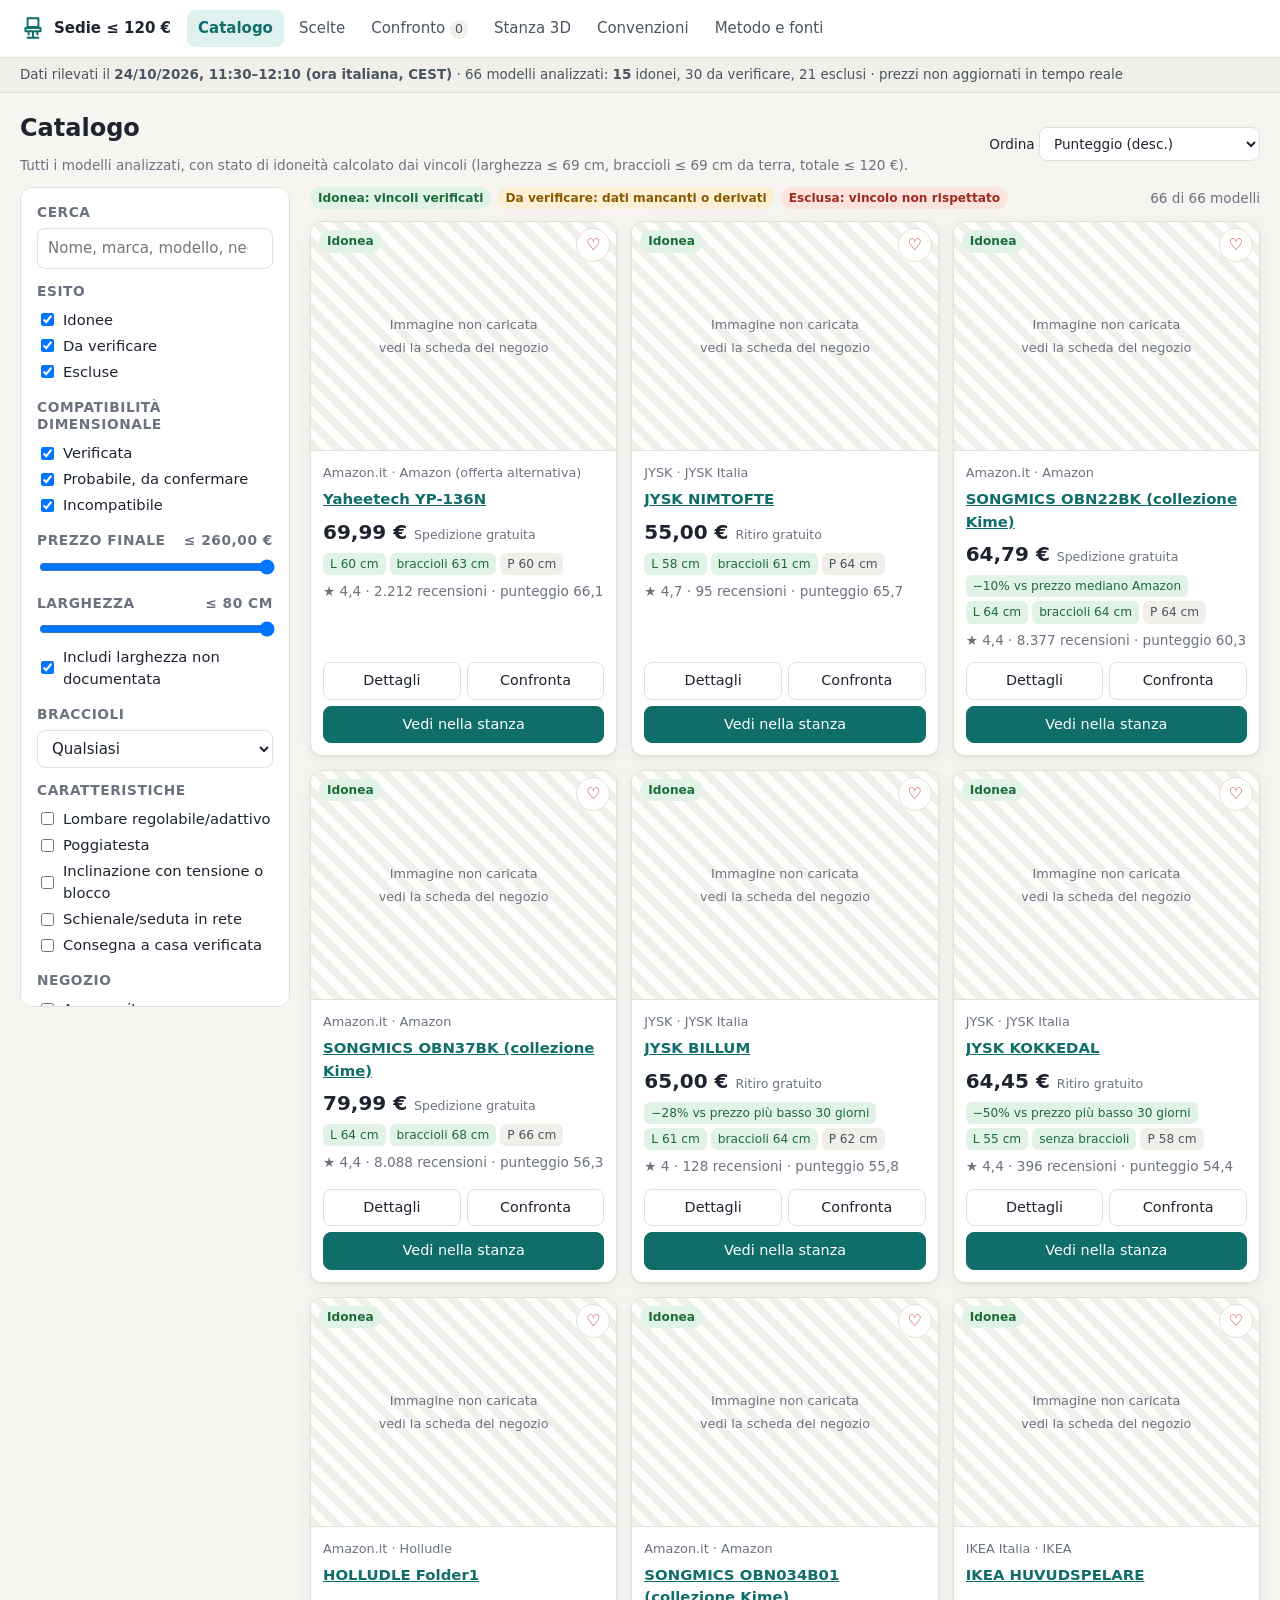
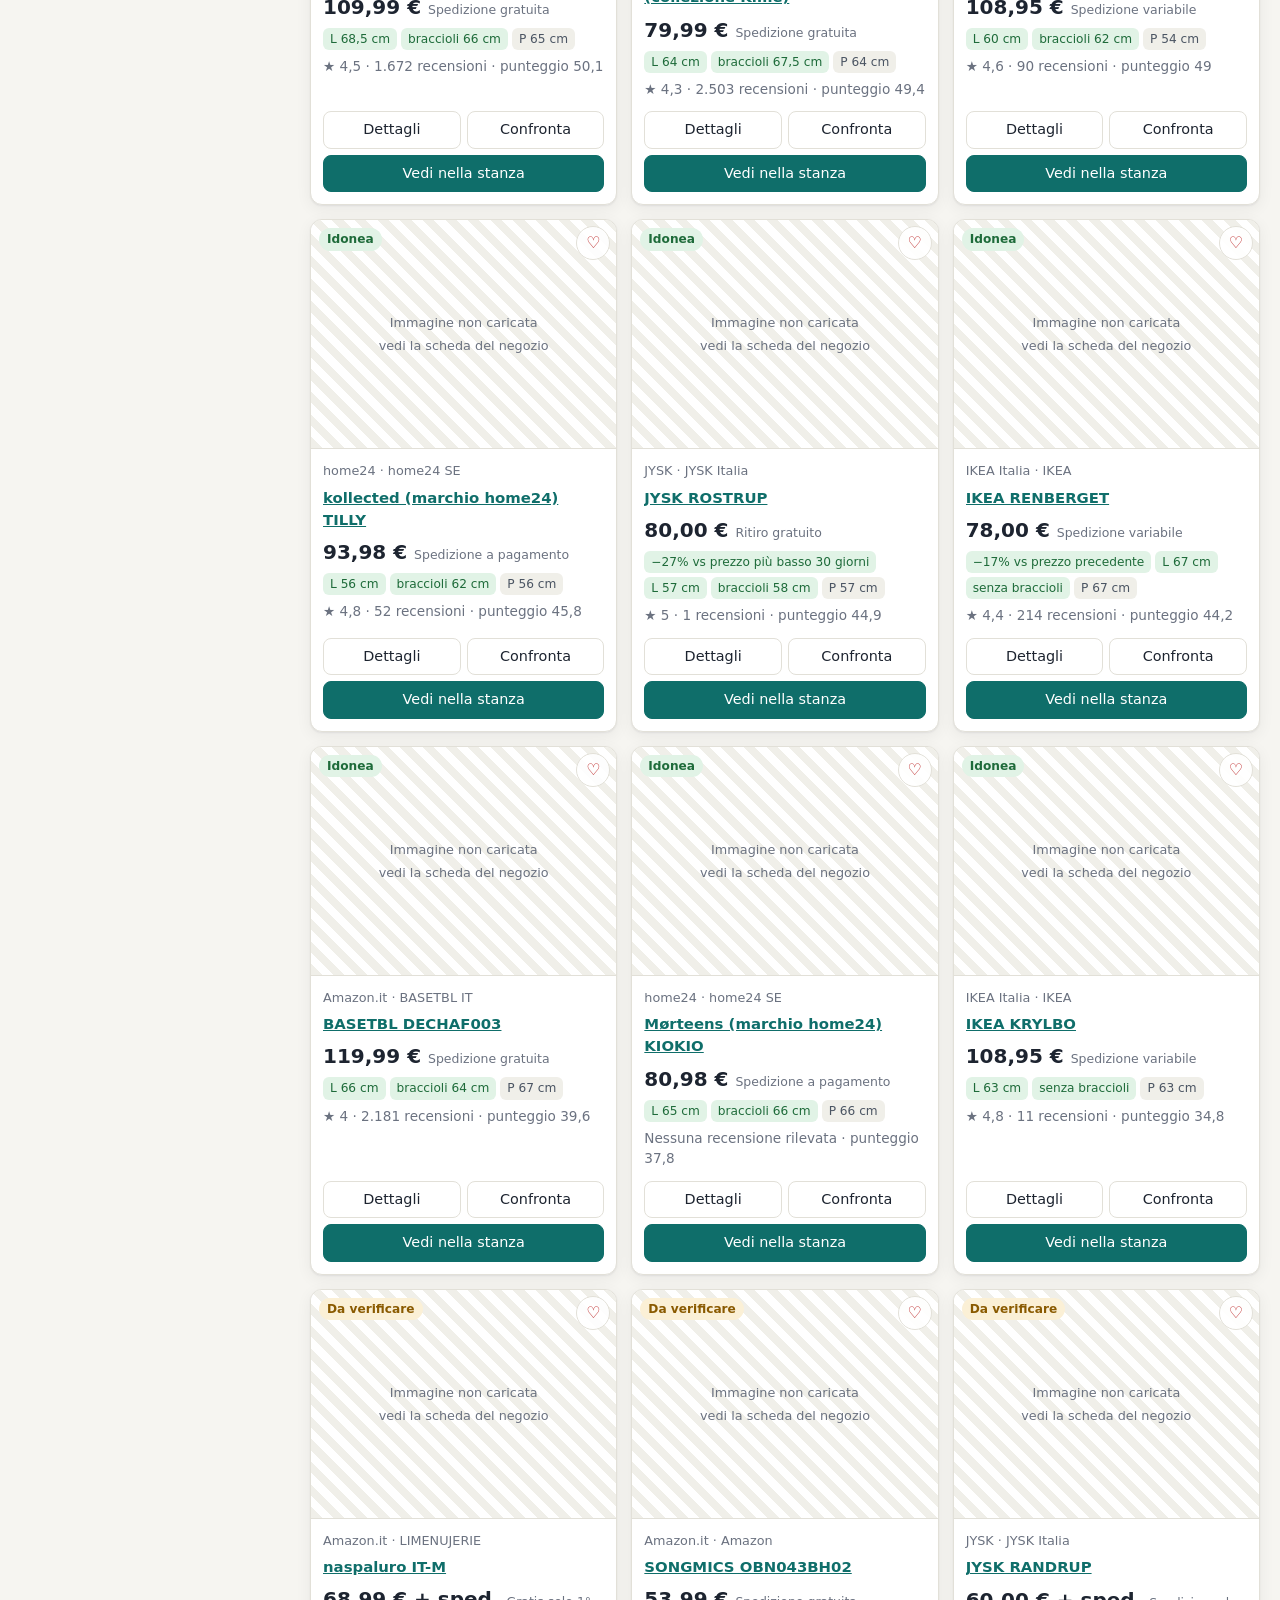
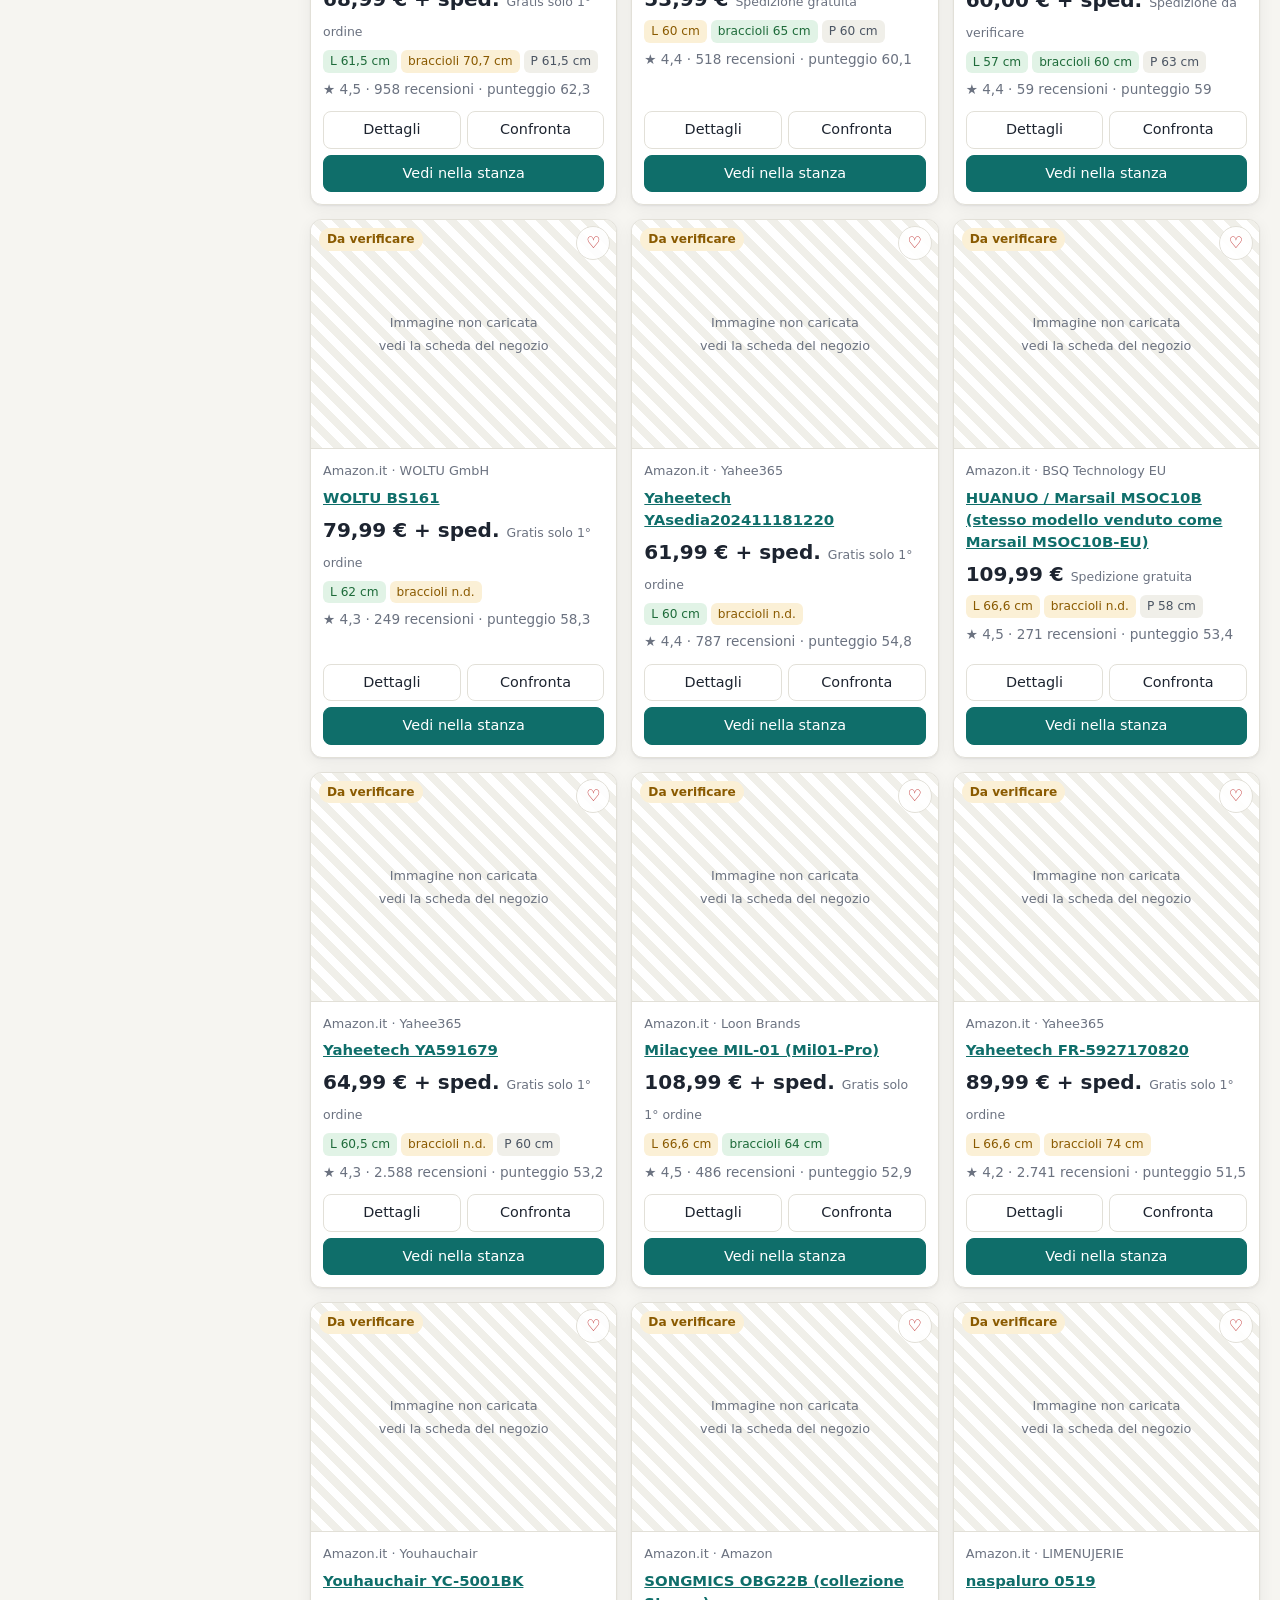
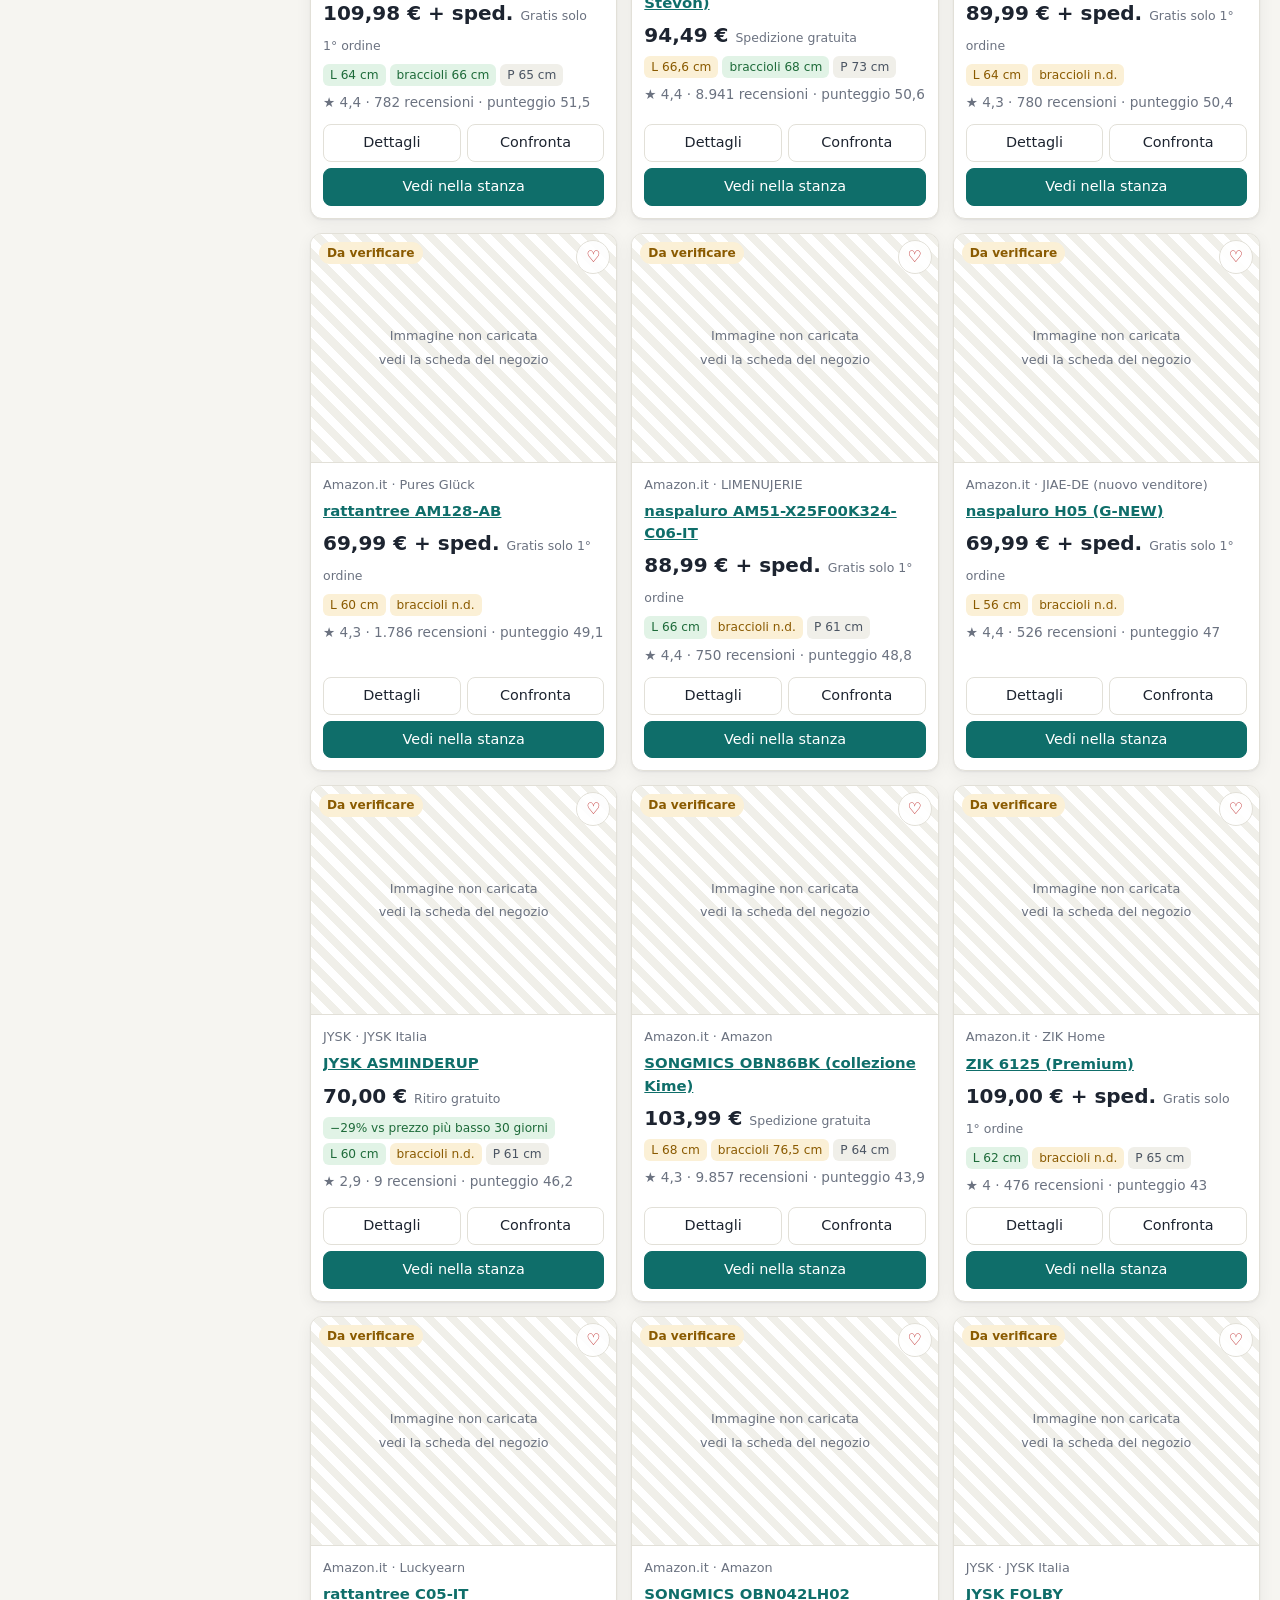
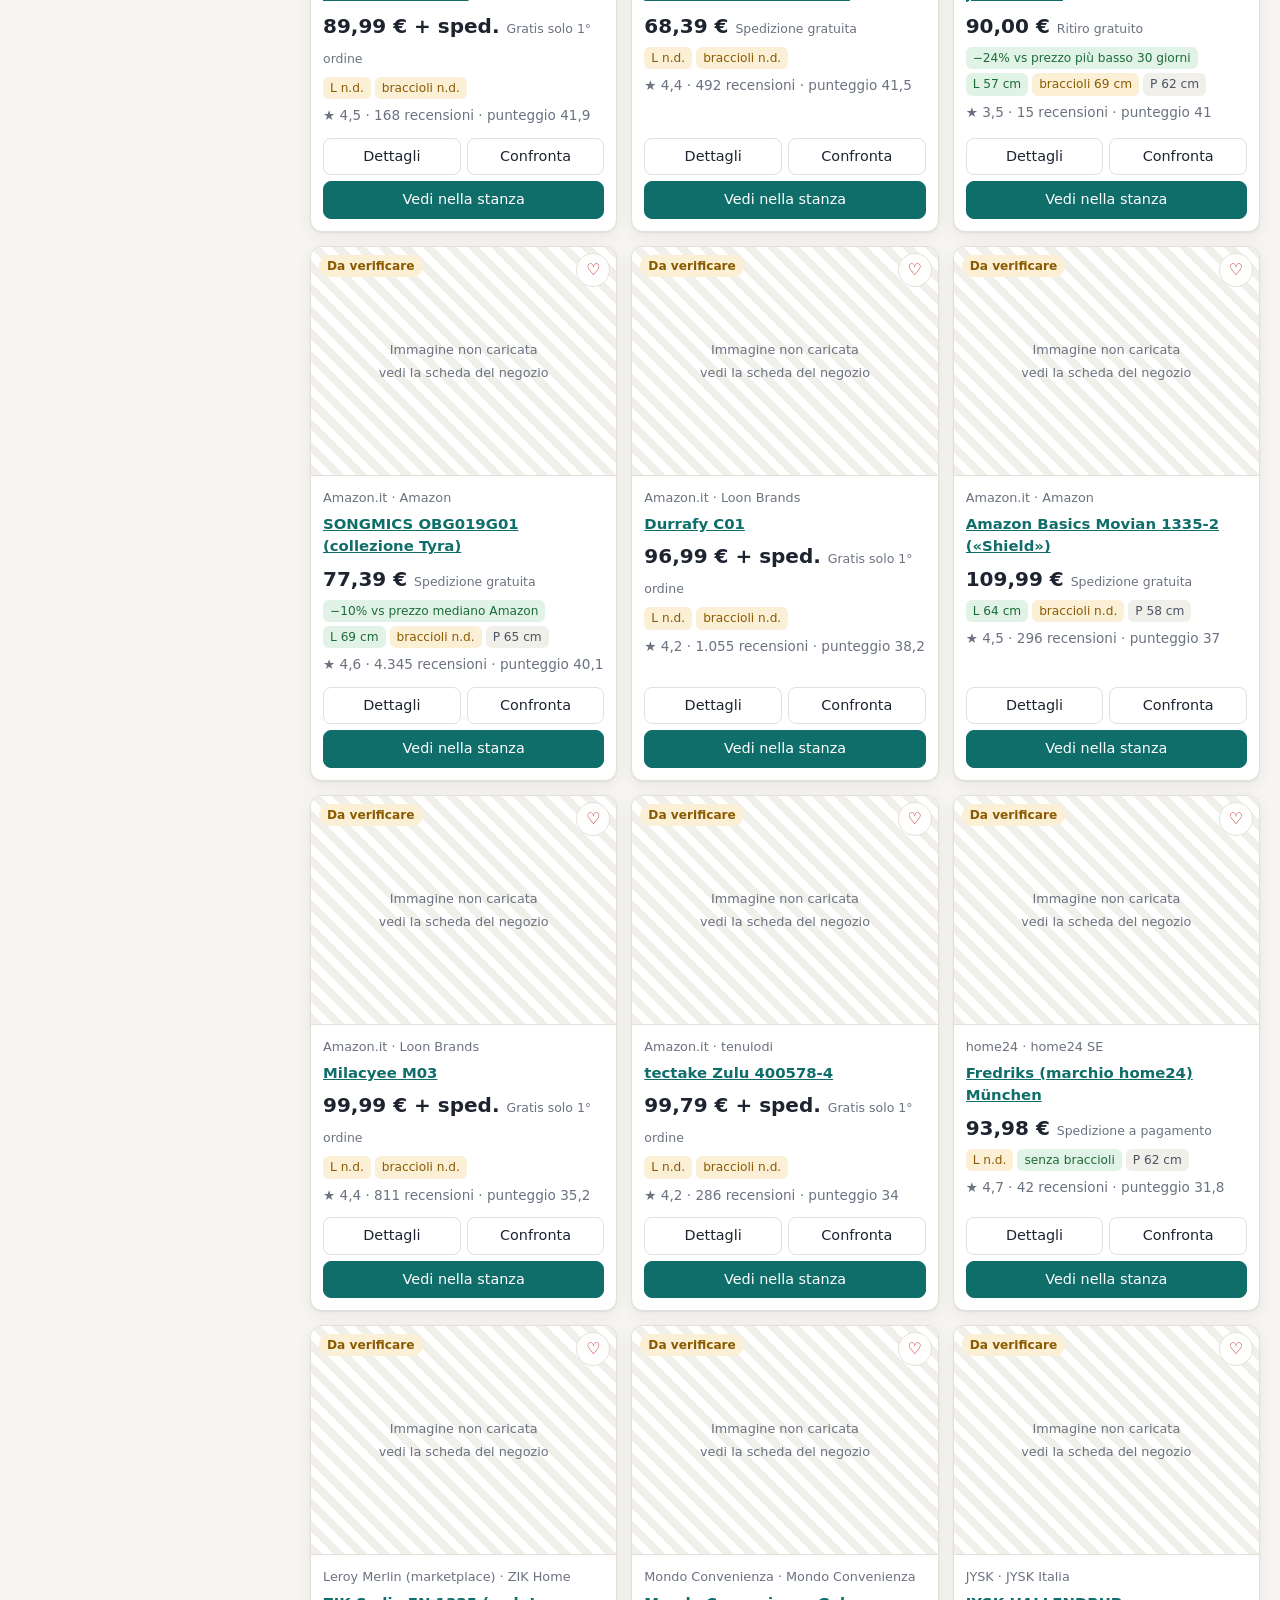
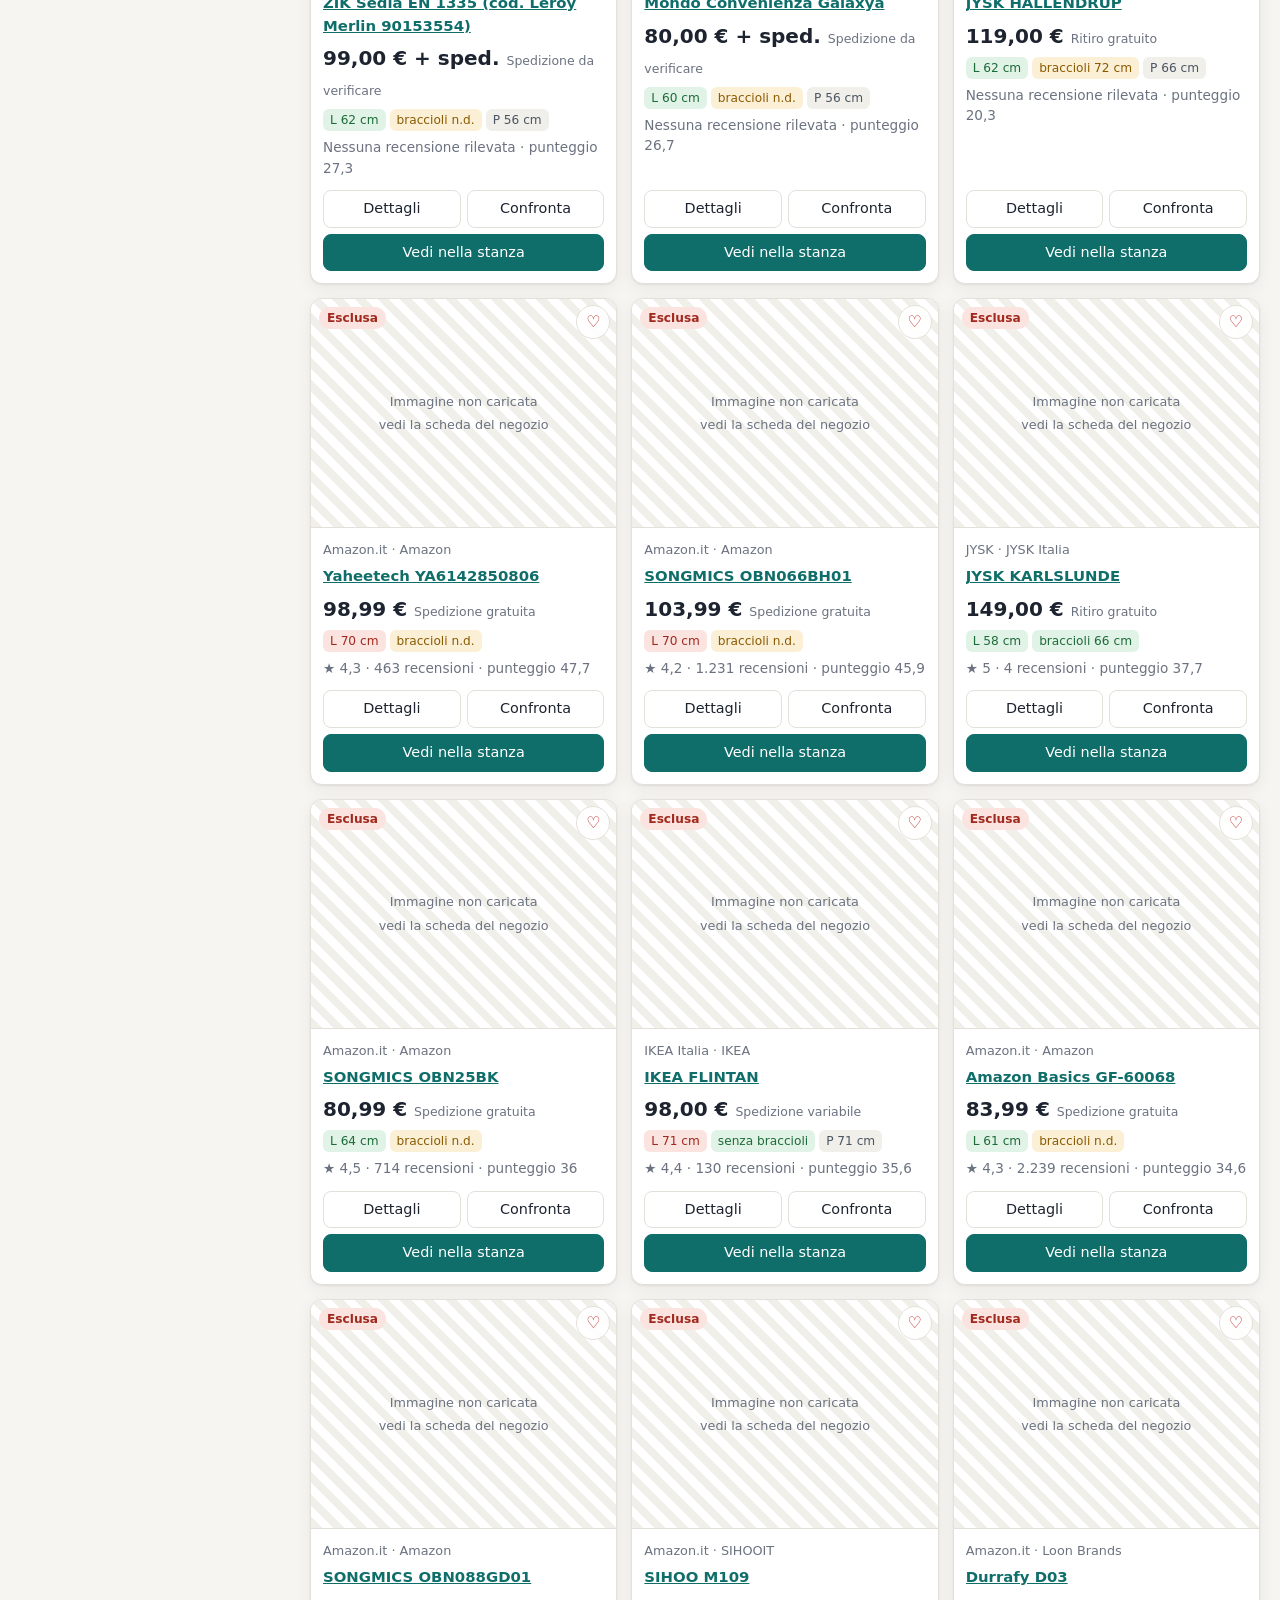
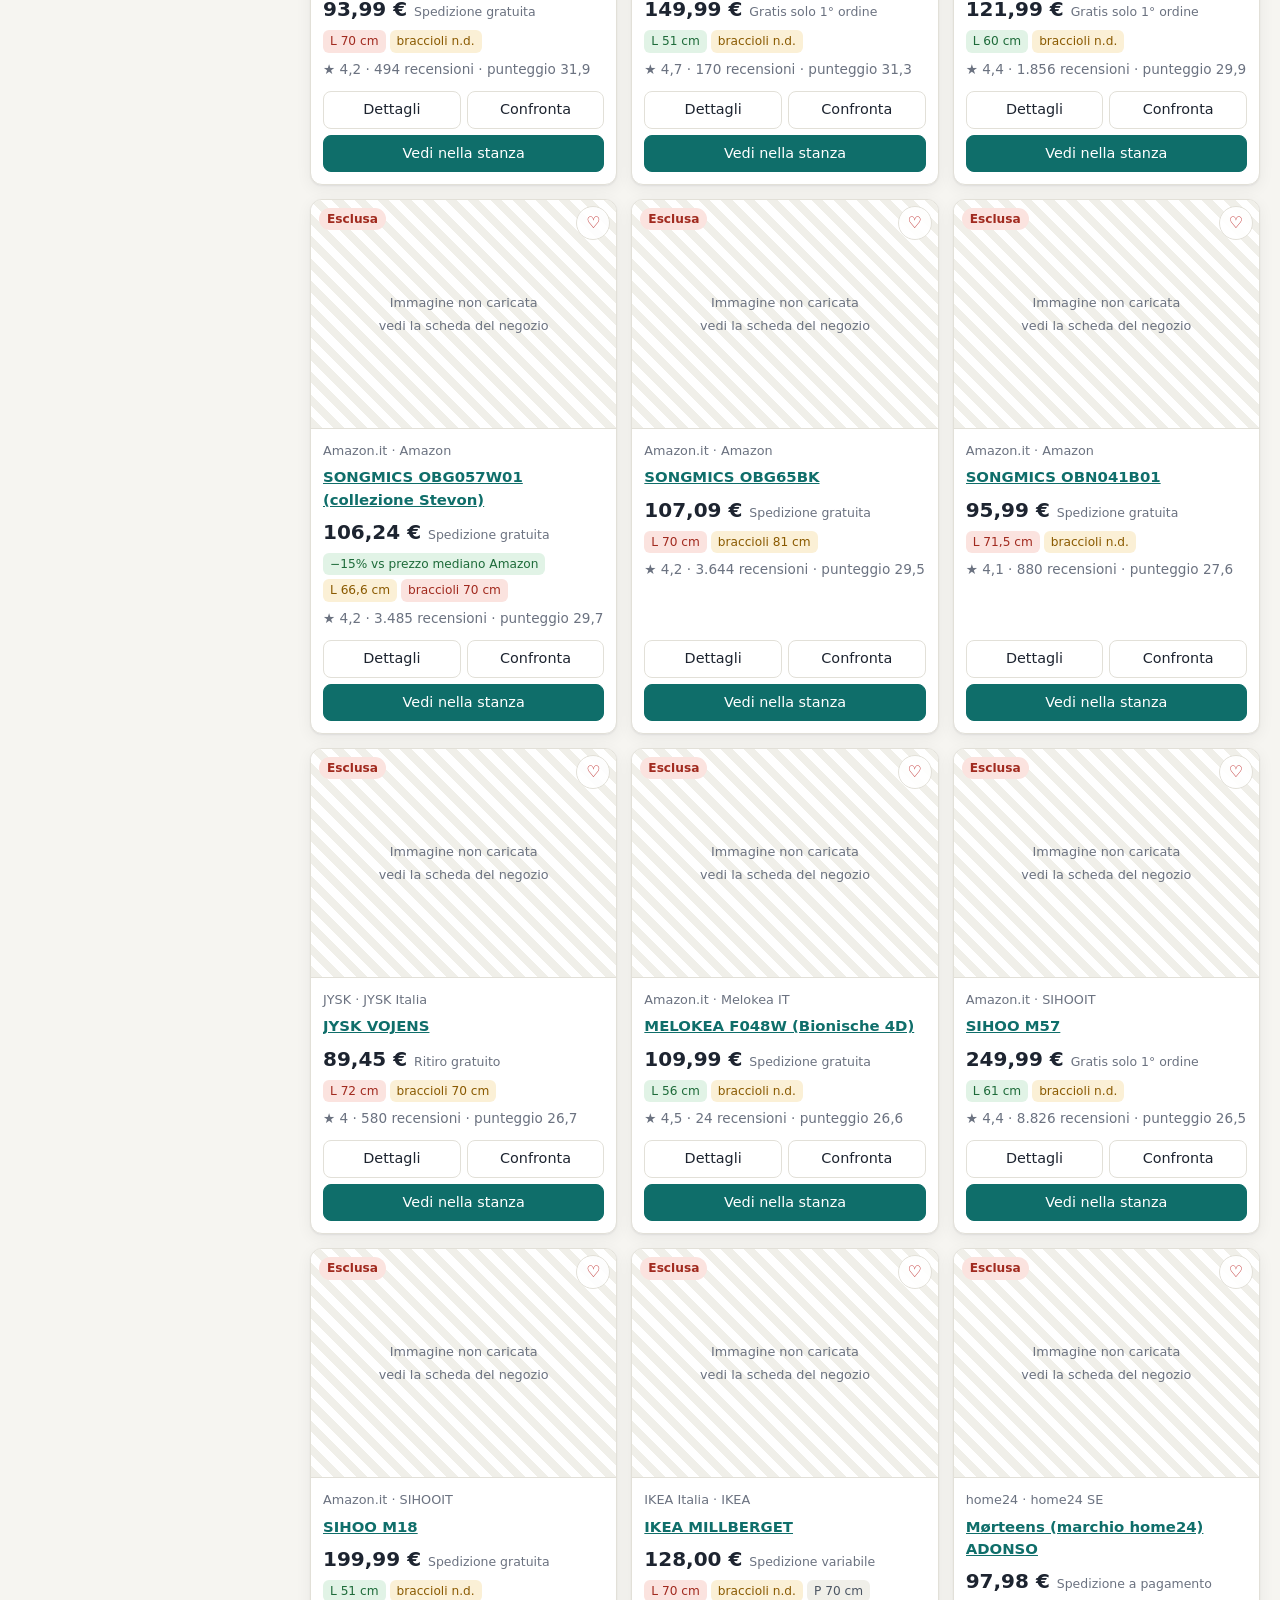
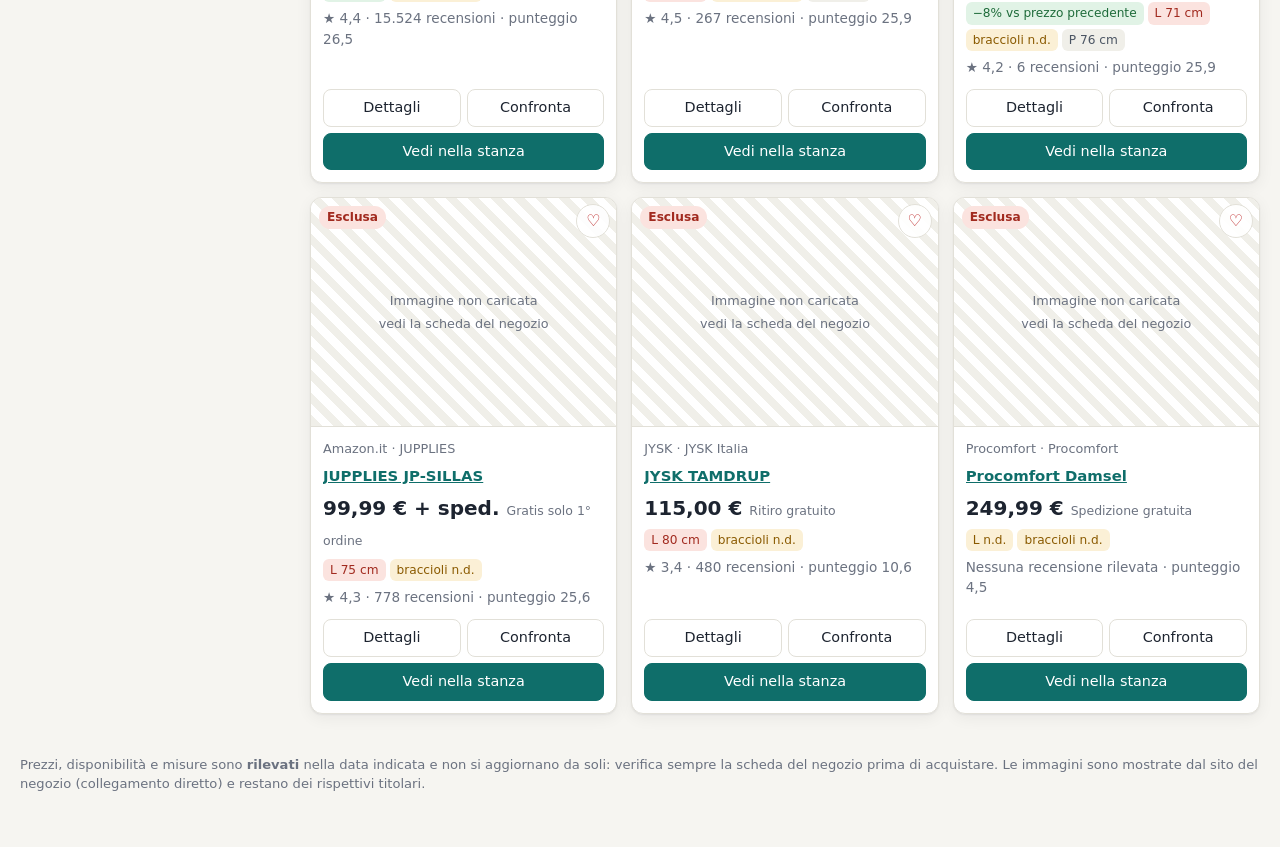
==== index.html @ 0fab34e7 "Ricostruisce i sorgenti dal file unico Sedie-120.html Il repository era vuoto: codice (js/), dati (d" ====
<!doctype html>
<html lang="it">
<head>
  <meta charset="utf-8">
  <meta name="viewport" content="width=device-width, initial-scale=1">
  <title>Sedie entro 120 € — confronto e stanza 3D</title>
  <meta name="description" content="Catalogo verificato di sedie da lavoro entro 120 € con vincoli di ingombro, confronto e visualizzazione 3D della postazione.">
  <meta name="referrer" content="no-referrer">
  <link rel="stylesheet" href="css/style.css">
  <script type="importmap">{"imports": {"@app/": "./", "three": "./vendor/three/three.module.min.js", "three/addons/": "./vendor/three/addons/"}}</script>
</head>
<body>
  <header class="topbar">
    <a class="brand" href="#/catalogo" aria-label="Catalogo">
      <svg viewBox="0 0 24 24" aria-hidden="true"><path d="M7 3h10v8H7zM5 12h14v3H5zM8 15v3M16 15v3M12 15v5M7 21h10" fill="none" stroke="currentColor" stroke-width="1.8" stroke-linecap="round" stroke-linejoin="round"/></svg>
      <span>Sedie ≤ 120 €</span>
    </a>
    <nav class="mainnav" aria-label="Sezioni">
      <a href="#/catalogo" data-route="catalogo">Catalogo</a>
      <a href="#/scelte" data-route="scelte">Scelte</a>
      <a href="#/confronto" data-route="confronto">Confronto <span class="pill" id="cmp-count">0</span></a>
      <a href="#/stanza" data-route="stanza">Stanza 3D</a>
      <a href="#/convenzioni" data-route="convenzioni">Convenzioni</a>
      <a href="#/metodo" data-route="metodo">Metodo e fonti</a>
    </nav>
  </header>
  <div class="databar" id="databar" role="note"></div>
  <main id="app" tabindex="-1"><p class="loading">Caricamento dei dati…</p></main>
  <footer class="footer">
    <p>Prezzi, disponibilità e misure sono <strong>rilevati</strong> nella data indicata e non si aggiornano da soli: verifica sempre la scheda del negozio prima di acquistare. Le immagini sono mostrate dal sito del negozio (collegamento diretto) e restano dei rispettivi titolari.</p>
  </footer>
  <script type="module">import '@app/js/main.js';</script>
</body>
</html>
---- css/style.css ----
:root {
  --bg: #f6f5f1;
  --surface: #ffffff;
  --surface-2: #f0efe9;
  --ink: #1d2430;
  --ink-2: #4b5563;
  --ink-3: #6b7280;
  --line: #e2e0d8;
  --accent: #0f6e6a;
  --accent-ink: #ffffff;
  --accent-soft: #dff1ef;
  --ok: #1e6b3a;
  --ok-soft: #e1f3e6;
  --warn: #8a5a00;
  --warn-soft: #fbf0d6;
  --bad: #a12a1f;
  --bad-soft: #fbe3df;
  --shadow: 0 1px 2px rgba(20, 24, 32, .06), 0 4px 16px rgba(20, 24, 32, .06);
  --radius: 12px;
  color-scheme: light;
}
@media (prefers-color-scheme: dark) {
  :root {
    --bg: #14171c; --surface: #1c2027; --surface-2: #232832; --ink: #e8eaee; --ink-2: #c3c8d1; --ink-3: #9aa1ad;
    --line: #2f3540; --accent: #3fb8b1; --accent-ink: #062523; --accent-soft: #163634;
    --ok: #6fd294; --ok-soft: #173826; --warn: #f0c060; --warn-soft: #3a2f14; --bad: #ff8a7a; --bad-soft: #3d1d19;
    --shadow: 0 1px 2px rgba(0,0,0,.3), 0 4px 16px rgba(0,0,0,.25);
    color-scheme: dark;
  }
}
* { box-sizing: border-box; }
html { -webkit-text-size-adjust: 100%; }
body { margin: 0; font: 15px/1.5 system-ui, -apple-system, "Segoe UI", Roboto, sans-serif; background: var(--bg); color: var(--ink); }
a { color: var(--accent); }
img { max-width: 100%; }
button, input, select { font: inherit; color: inherit; }
h1, h2, h3 { line-height: 1.25; margin: 0 0 .5em; }
h1 { font-size: 1.5rem; } h2 { font-size: 1.2rem; } h3 { font-size: 1.02rem; }
.muted { color: var(--ink-3); } .small { font-size: .85rem; } .nowrap { white-space: nowrap; }
.loading { padding: 40px; text-align: center; color: var(--ink-3); }

.topbar { position: sticky; top: 0; z-index: 30; display: flex; align-items: center; gap: 16px; padding: 10px 20px; background: var(--surface); border-bottom: 1px solid var(--line); }
.brand { display: flex; align-items: center; gap: 8px; font-weight: 700; color: var(--ink); text-decoration: none; white-space: nowrap; }
.brand svg { width: 26px; height: 26px; color: var(--accent); }
.mainnav { display: flex; gap: 4px; overflow-x: auto; scrollbar-width: none; }
.mainnav::-webkit-scrollbar { display: none; }
.mainnav a { padding: 7px 11px; border-radius: 8px; text-decoration: none; color: var(--ink-2); white-space: nowrap; }
.mainnav a.active { background: var(--accent-soft); color: var(--accent); font-weight: 600; }
.pill { display: inline-block; min-width: 1.4em; padding: 0 .4em; border-radius: 999px; background: var(--surface-2); font-size: .78rem; text-align: center; }
.databar { padding: 7px 20px; font-size: .84rem; color: var(--ink-2); background: var(--surface-2); border-bottom: 1px solid var(--line); }
main { max-width: 1320px; margin: 0 auto; padding: 20px; outline: none; }
.footer { max-width: 1320px; margin: 0 auto; padding: 8px 20px 40px; font-size: .82rem; color: var(--ink-3); }

.btn { display: inline-flex; align-items: center; justify-content: center; gap: 6px; padding: 7px 12px; border-radius: 8px; border: 1px solid var(--line); background: var(--surface); cursor: pointer; text-decoration: none; color: var(--ink); font-size: .9rem; min-height: 36px; }
.btn:hover { border-color: var(--ink-3); }
.btn.primary { background: var(--accent); color: var(--accent-ink); border-color: var(--accent); }
.btn.on { background: var(--accent-soft); color: var(--accent); border-color: var(--accent); }
.btn.icon { padding: 7px 9px; }
.btn[disabled] { opacity: .5; cursor: not-allowed; }
.btn-row { display: flex; flex-wrap: wrap; gap: 6px; }

.badge { display: inline-flex; align-items: center; gap: 4px; padding: 2px 8px; border-radius: 999px; font-size: .76rem; font-weight: 600; white-space: nowrap; }
.badge.idonea, .badge.ok, .badge.verificata { background: var(--ok-soft); color: var(--ok); }
.badge.da-verificare, .badge.warn, .badge.probabile { background: var(--warn-soft); color: var(--warn); }
.badge.esclusa, .badge.bad, .badge.incompatibile { background: var(--bad-soft); color: var(--bad); }
.badge.neutral { background: var(--surface-2); color: var(--ink-2); }

.card { background: var(--surface); border: 1px solid var(--line); border-radius: var(--radius); box-shadow: var(--shadow); }
.panel { background: var(--surface); border: 1px solid var(--line); border-radius: var(--radius); padding: 16px; }
.panel + .panel { margin-top: 14px; }

/* Catalogo */
.catalog { display: grid; grid-template-columns: 270px 1fr; gap: 20px; align-items: start; }
.filters { position: sticky; top: 64px; max-height: calc(100vh - 80px); overflow: auto; }
.filters h3 { margin-top: 14px; font-size: .86rem; text-transform: uppercase; letter-spacing: .04em; color: var(--ink-3); }
.filters h3:first-child { margin-top: 0; }
.filters label { display: flex; align-items: center; gap: 6px; padding: 2px 0; font-size: .92rem; cursor: pointer; }
.filters input[type=search], .filters select { width: 100%; padding: 8px 10px; border: 1px solid var(--line); border-radius: 8px; background: var(--surface); }
.filters input[type=range] { width: 100%; }
.filters .rangeval { float: right; font-weight: 600; }
.toolbar { display: flex; flex-wrap: wrap; gap: 10px; align-items: center; justify-content: space-between; margin-bottom: 12px; }
.toolbar select { padding: 7px 10px; border-radius: 8px; border: 1px solid var(--line); background: var(--surface); }
.legend { display: flex; flex-wrap: wrap; gap: 6px; }
.grid { display: grid; grid-template-columns: repeat(auto-fill, minmax(250px, 1fr)); gap: 14px; }
.chair-card { display: flex; flex-direction: column; overflow: hidden; }
.chair-card .thumb { position: relative; aspect-ratio: 4/3; background: #fff; display: flex; align-items: center; justify-content: center; border-bottom: 1px solid var(--line); }
.chair-card .thumb img { width: 100%; height: 100%; object-fit: contain; padding: 8px; }
.chair-card .thumb .badge { position: absolute; top: 8px; left: 8px; }
.chair-card .thumb .fav { position: absolute; top: 6px; right: 6px; background: rgba(255,255,255,.9); border: 1px solid var(--line); border-radius: 999px; width: 34px; height: 34px; cursor: pointer; font-size: 1rem; color: #b91c1c; }
.chair-card .body { padding: 12px; display: flex; flex-direction: column; gap: 6px; flex: 1; }
.chair-card .name { font-weight: 600; font-size: .93rem; display: -webkit-box; -webkit-line-clamp: 3; -webkit-box-orient: vertical; overflow: hidden; }
.chair-card .store { font-size: .8rem; color: var(--ink-3); }
.price { font-size: 1.25rem; font-weight: 700; }
.price small { font-size: .78rem; font-weight: 500; color: var(--ink-3); }
.chips { display: flex; flex-wrap: wrap; gap: 4px; }
.chip { font-size: .76rem; padding: 2px 7px; border-radius: 6px; background: var(--surface-2); color: var(--ink-2); white-space: nowrap; }
.chip.ok { background: var(--ok-soft); color: var(--ok); } .chip.warn { background: var(--warn-soft); color: var(--warn); } .chip.bad { background: var(--bad-soft); color: var(--bad); }
.chair-card .actions { margin-top: auto; padding-top: 6px; display: grid; grid-template-columns: 1fr 1fr; gap: 6px; }
.placeholder-img { width: 100%; height: 100%; display: flex; flex-direction: column; align-items: center; justify-content: center; gap: 4px; color: var(--ink-3); font-size: .8rem; text-align: center; padding: 10px; background: repeating-linear-gradient(45deg, var(--surface-2), var(--surface-2) 8px, var(--surface) 8px, var(--surface) 16px); }
.empty { padding: 40px; text-align: center; color: var(--ink-3); }
.filter-toggle { display: none; }

/* Scheda */
.detail { display: grid; grid-template-columns: 360px 1fr; gap: 20px; align-items: start; }
.detail .hero { background: #fff; border-radius: var(--radius); border: 1px solid var(--line); aspect-ratio: 1; display: flex; align-items: center; justify-content: center; overflow: hidden; }
.detail .hero img { width: 100%; height: 100%; object-fit: contain; padding: 14px; }
.kv { display: grid; grid-template-columns: minmax(130px, 38%) 1fr; gap: 6px 14px; margin: 0; }
.kv dt { color: var(--ink-3); font-size: .88rem; }
.kv dd { margin: 0; }
.calc { font-size: .84rem; color: var(--ink-2); background: var(--surface-2); padding: 6px 8px; border-radius: 6px; margin-top: 4px; }
ul.tight { margin: 4px 0; padding-left: 18px; } ul.tight li { margin: 2px 0; }
.two { display: grid; grid-template-columns: 1fr 1fr; gap: 14px; }
.breadcrumb { margin-bottom: 10px; font-size: .9rem; }

/* Confronto */
.compare-wrap { overflow-x: auto; }
table.compare { border-collapse: collapse; width: 100%; min-width: 640px; background: var(--surface); border-radius: var(--radius); overflow: hidden; }
table.compare th, table.compare td { border-bottom: 1px solid var(--line); padding: 8px 10px; text-align: left; vertical-align: top; font-size: .9rem; }
table.compare th { width: 170px; color: var(--ink-3); font-weight: 500; background: var(--surface-2); position: sticky; left: 0; }
table.compare td.best { background: var(--ok-soft); font-weight: 600; }
table.compare img { height: 110px; object-fit: contain; background: #fff; border-radius: 8px; }

/* Scelte */
.picks { display: grid; grid-template-columns: repeat(auto-fill, minmax(300px, 1fr)); gap: 14px; }
.pick { padding: 14px; display: flex; gap: 12px; }
.pick img, .pick .placeholder-img { width: 96px; height: 96px; object-fit: contain; background: #fff; border-radius: 8px; flex: none; }
.pick .kicker { font-size: .78rem; text-transform: uppercase; letter-spacing: .05em; color: var(--accent); font-weight: 700; }

/* Metodo */
.weights label { display: grid; grid-template-columns: 1fr 160px 36px; align-items: center; gap: 10px; padding: 4px 0; }
.prose { max-width: 860px; }
.prose p, .prose li { color: var(--ink-2); }

/* Stanza */
.room { display: grid; grid-template-columns: 1fr 340px; gap: 16px; align-items: start; }
.viewer { position: relative; background: var(--surface); border: 1px solid var(--line); border-radius: var(--radius); overflow: hidden; height: min(72vh, 680px); }
.viewer canvas { display: block; }
.viewbar { margin-bottom: 8px; }
.chairpick { flex: 1 1 320px; min-width: 0; max-width: 520px; }
.chairpick select { display: block; width: 100%; max-width: 100%; padding: 8px; border-radius: 8px; border: 1px solid var(--line); background: var(--surface); margin-top: 2px; }
.viewer .label3d { font: 600 12px/1.2 system-ui, sans-serif; color: #102a43; background: rgba(255,255,255,.88); border: 1px solid #c9d2dc; padding: 2px 6px; border-radius: 6px; white-space: nowrap; pointer-events: none; }
.viewer .label3d.bad { color: #a12a1f; border-color: #e7a59c; }
.viewer .label3d.ok { color: #1e6b3a; border-color: #9fd3b1; }
.controls .row { display: grid; grid-template-columns: 1fr auto; align-items: center; gap: 4px 8px; margin: 8px 0; }
.controls .row input[type=range] { grid-column: 1 / -1; width: 100%; }
.controls select { width: 100%; padding: 8px; border-radius: 8px; border: 1px solid var(--line); background: var(--surface); }
.checks { list-style: none; padding: 0; margin: 6px 0; }
.checks li { padding: 6px 8px; border-radius: 8px; margin: 4px 0; font-size: .88rem; }
.checks li.ok { background: var(--ok-soft); } .checks li.ko { background: var(--bad-soft); } .checks li.warn { background: var(--warn-soft); }
.tag { font-size: .7rem; padding: 1px 6px; border-radius: 6px; background: var(--surface-2); color: var(--ink-3); margin-left: 6px; }
.tag.fornito { background: var(--ok-soft); color: var(--ok); } .tag.derivato { background: var(--accent-soft); color: var(--accent); } .tag.stimato, .tag.ipotesi { background: var(--warn-soft); color: var(--warn); }
.param { display: grid; grid-template-columns: 1fr 74px; gap: 6px; align-items: center; margin: 6px 0; font-size: .86rem; }
.param input { width: 100%; padding: 4px 6px; border: 1px solid var(--line); border-radius: 6px; background: var(--surface); }
details > summary { cursor: pointer; font-weight: 600; }
svg.schema { width: 100%; height: auto; max-height: 100%; background: #fbfaf7; border-radius: 8px; }

@media (max-width: 980px) {
  .catalog { grid-template-columns: 1fr; }
  .filters { position: static; max-height: none; display: none; }
  .filters.open { display: block; }
  .filter-toggle { display: inline-flex; }
  .detail { grid-template-columns: 1fr; }
  .detail .hero { max-width: 420px; }
  .room { grid-template-columns: 1fr; }
  .viewer { height: 58vh; }
}
@media (max-width: 640px) {
  .viewbar .btn { padding: 5px 9px; min-height: 32px; font-size: .84rem; }
  main { padding: 14px 16px; }
  .topbar { flex-direction: column; align-items: stretch; gap: 6px; padding: 8px 16px; }
  .databar { padding: 6px 16px; }
  .two { grid-template-columns: 1fr; }
  .grid { grid-template-columns: 1fr 1fr; gap: 10px; }
  .chair-card .actions { grid-template-columns: 1fr; }
  .weights label { grid-template-columns: 1fr 1fr 32px; }
  .kv { grid-template-columns: 1fr; gap: 0 0; } .kv dt { margin-top: 6px; }
}
@media (max-width: 420px) { .grid { grid-template-columns: 1fr; } }
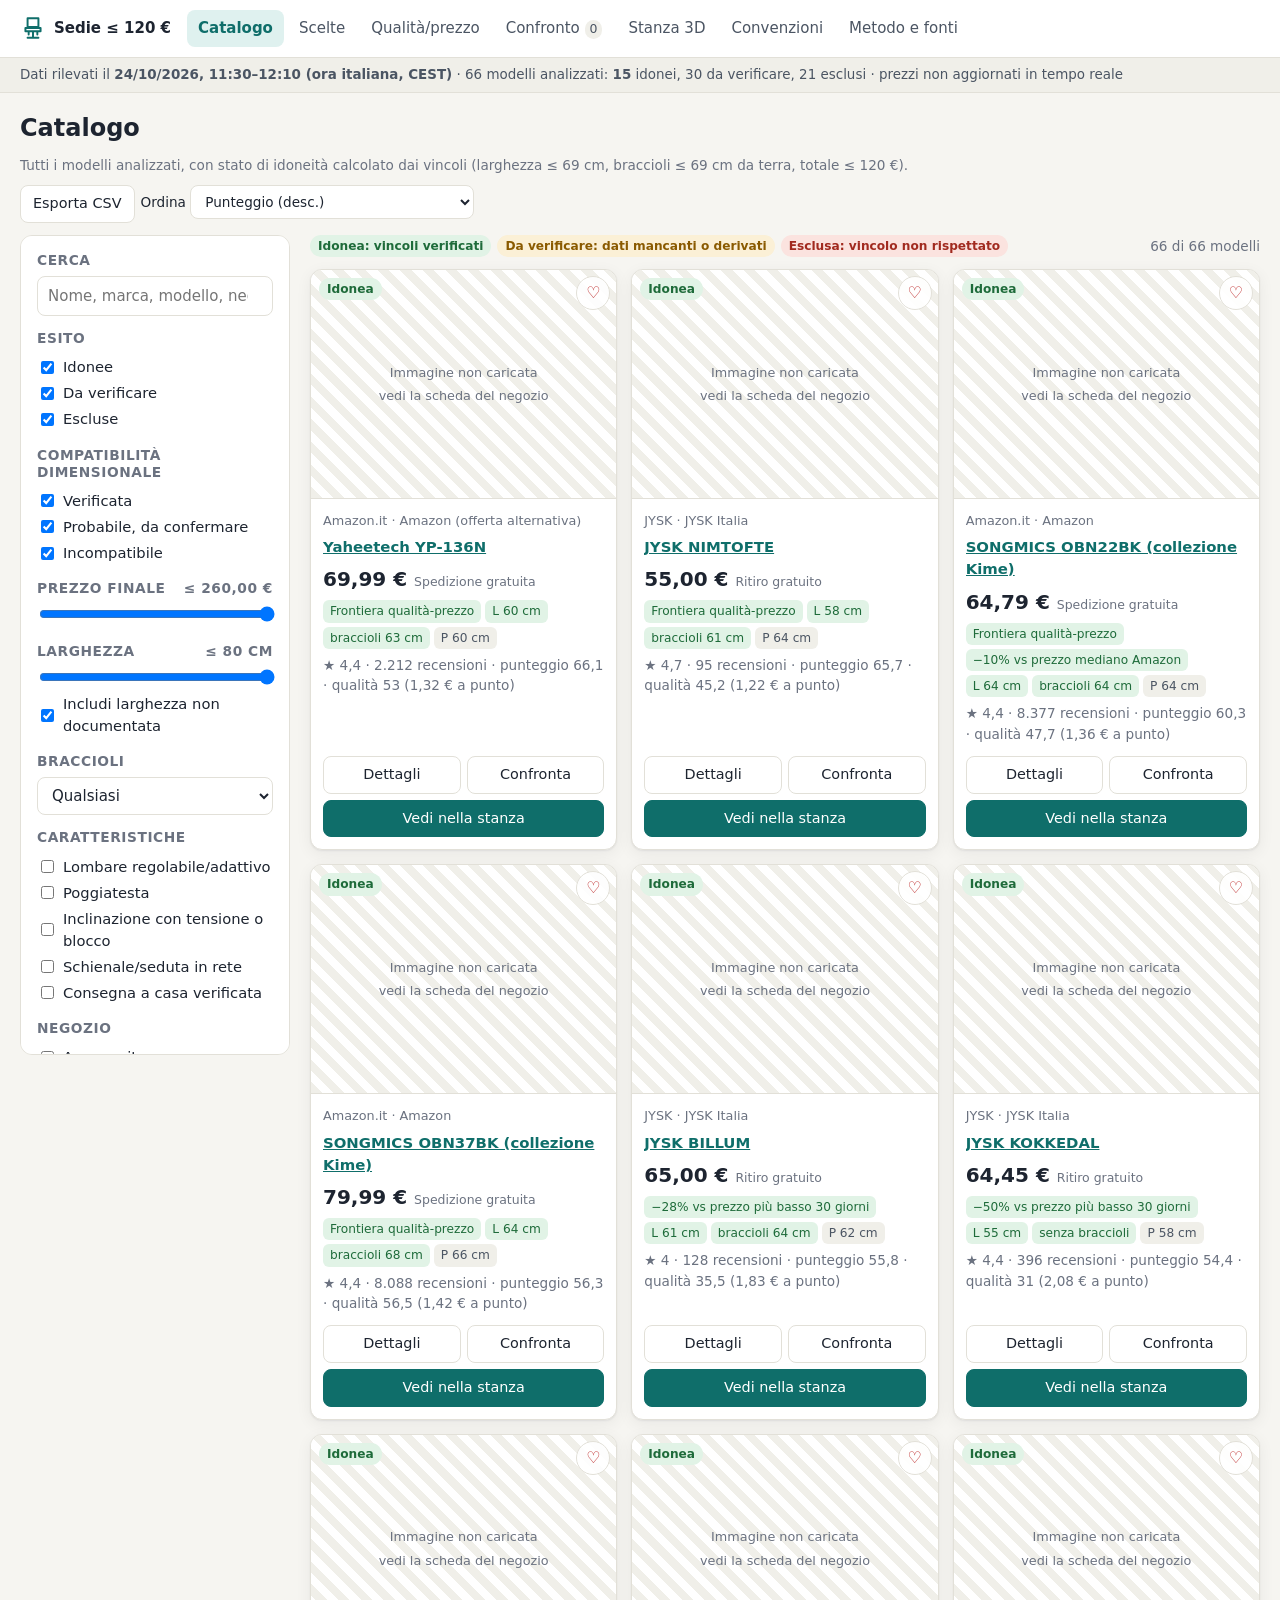
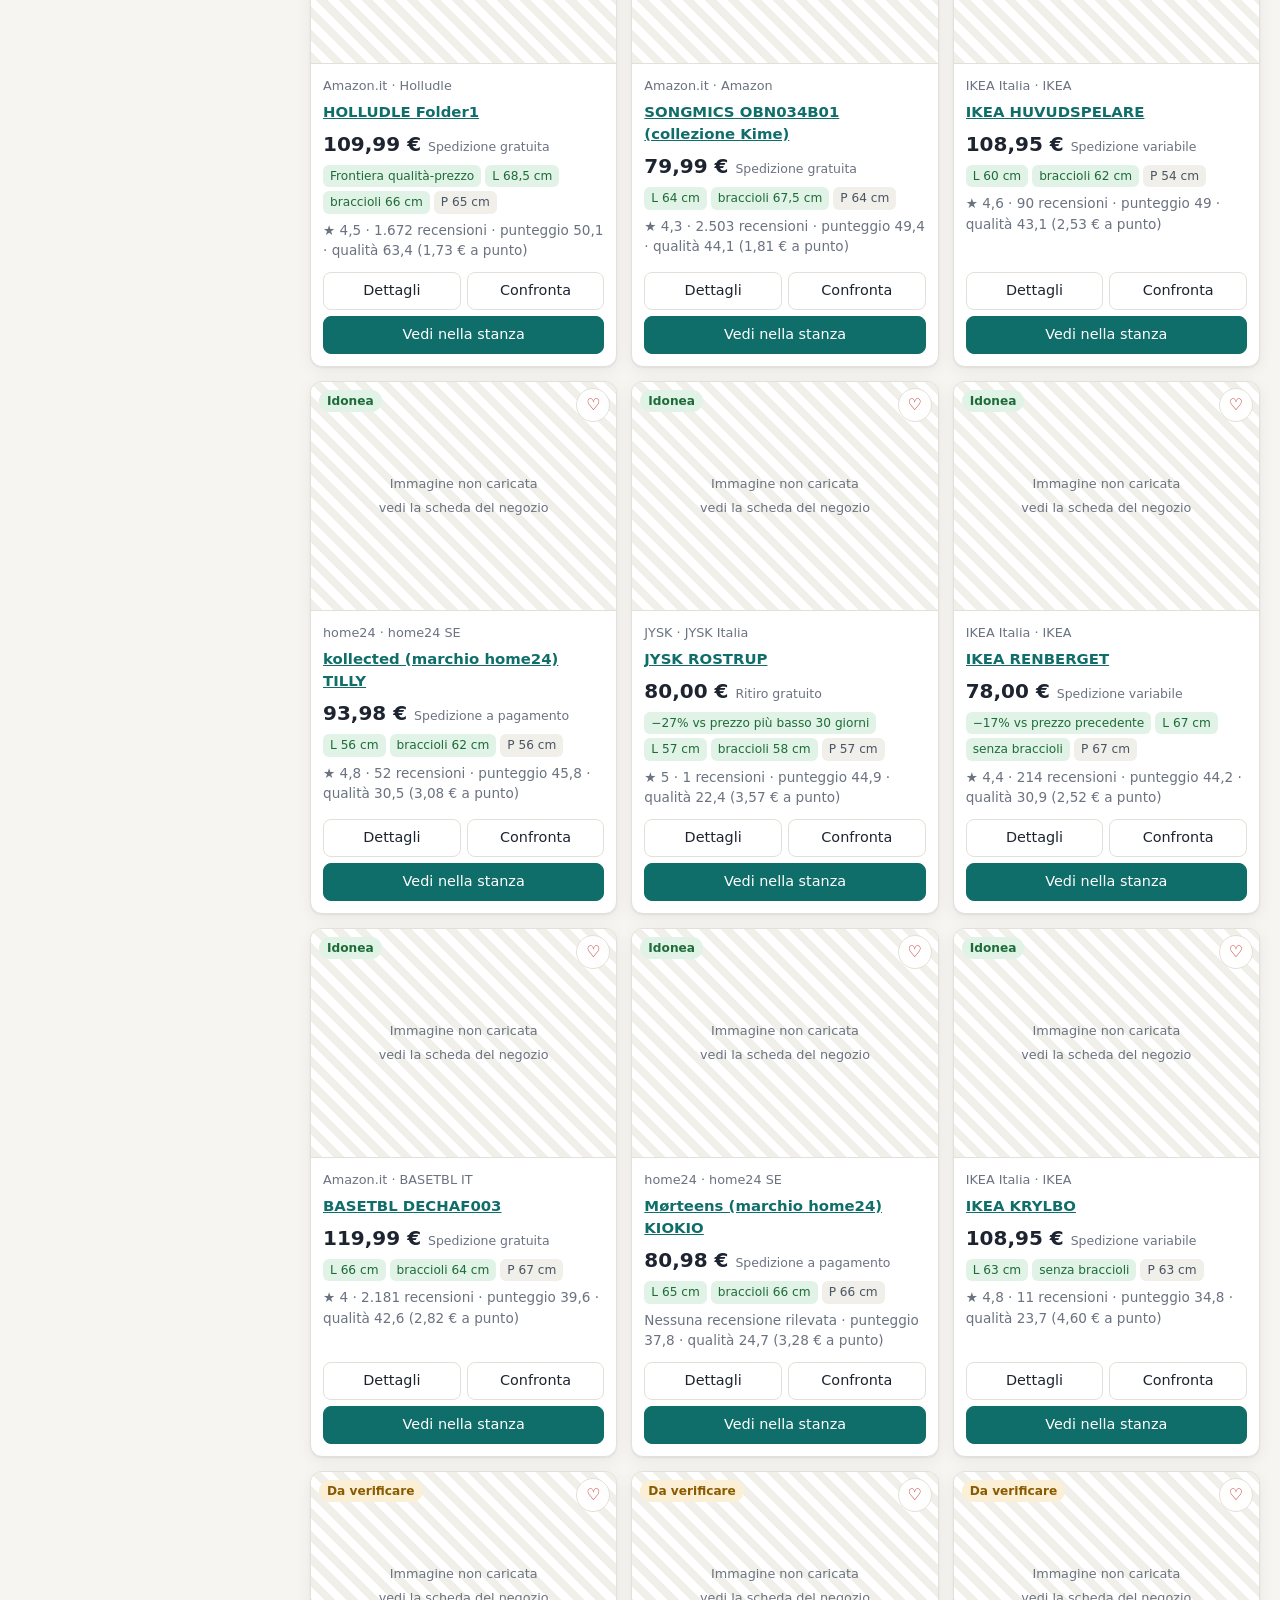
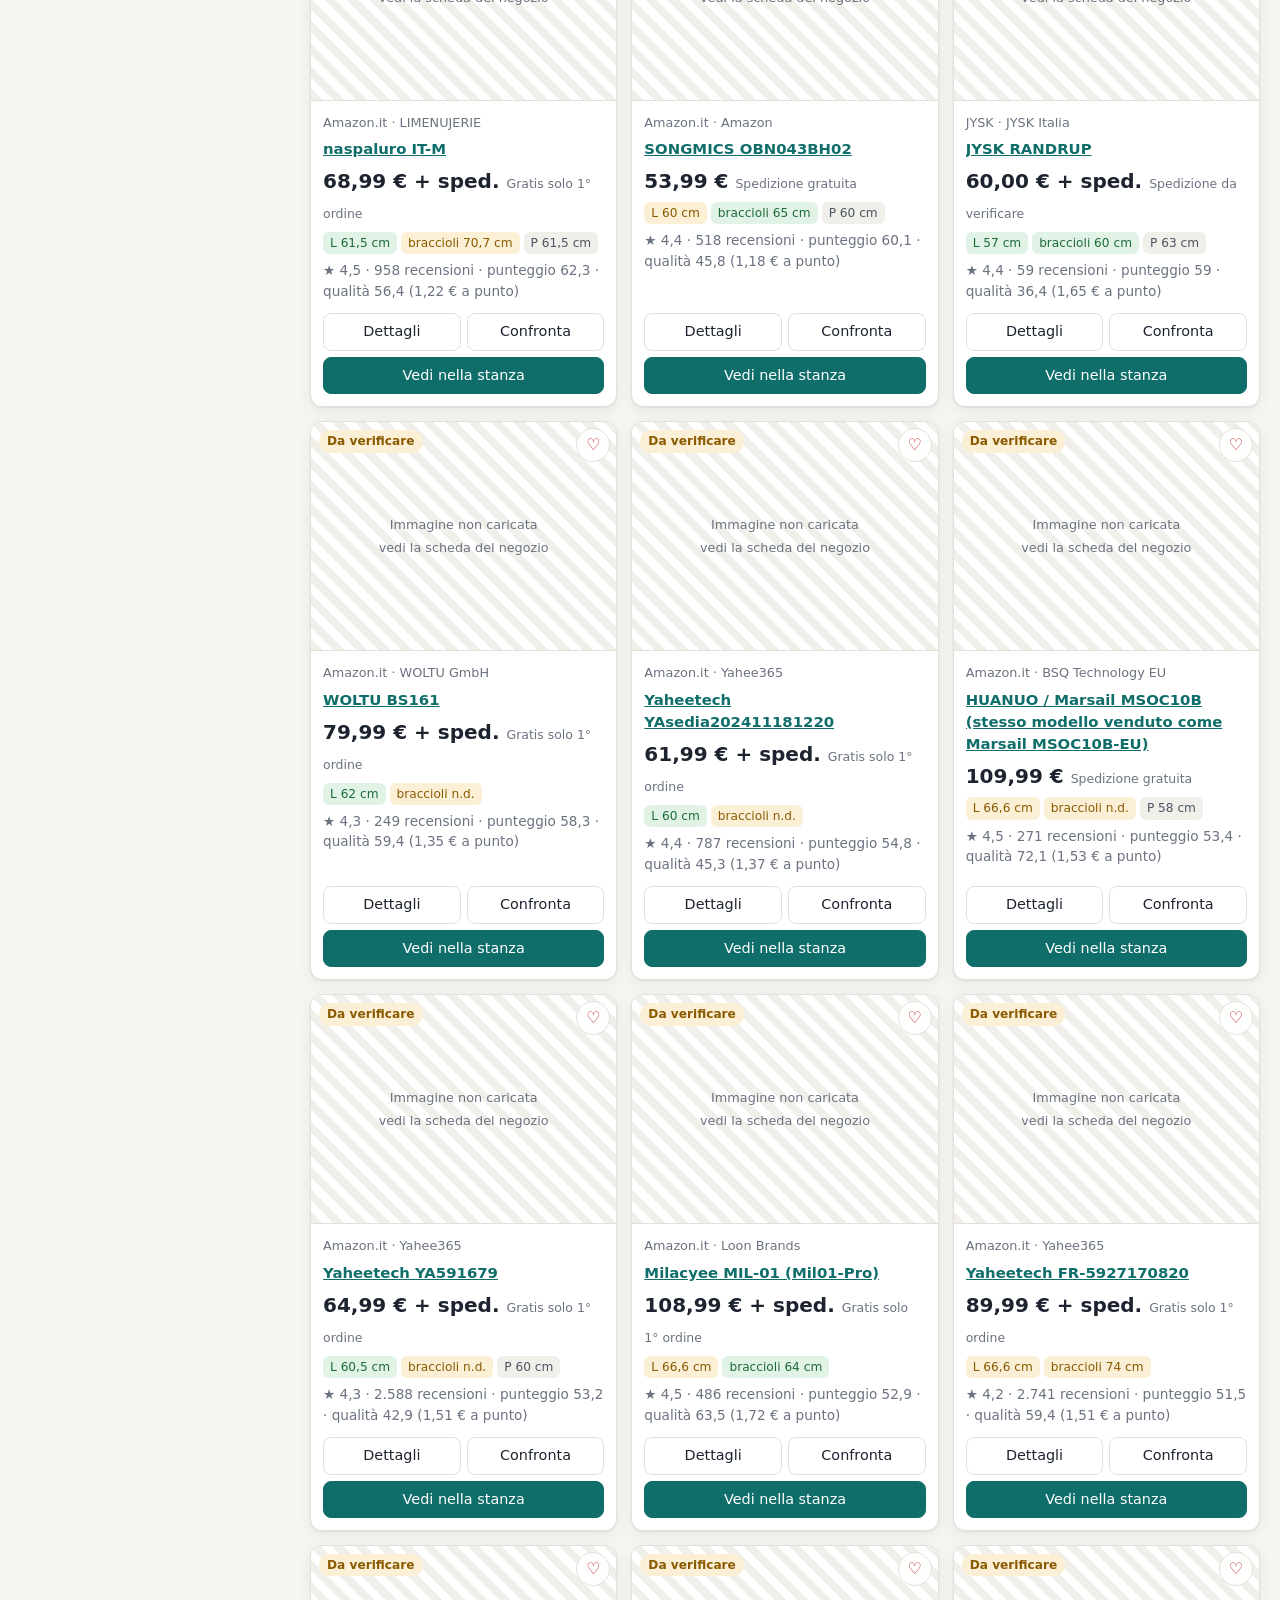
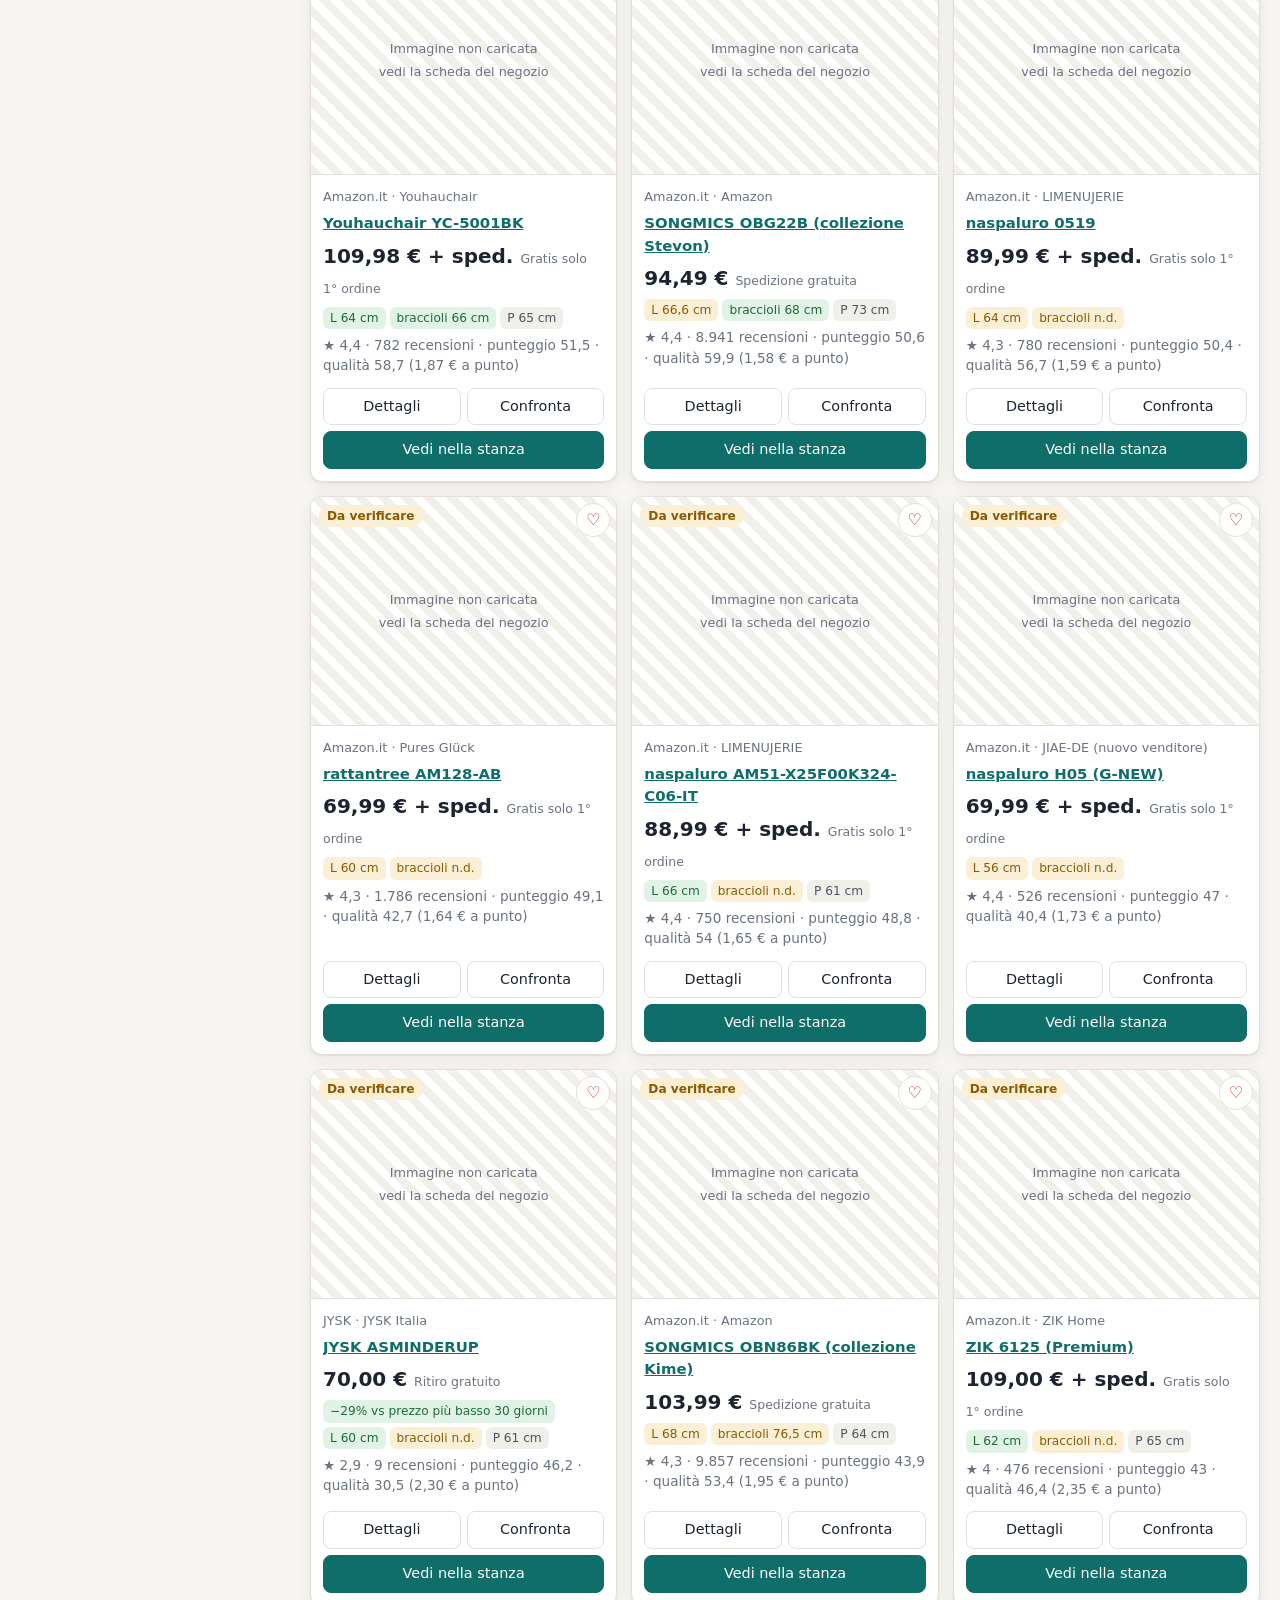
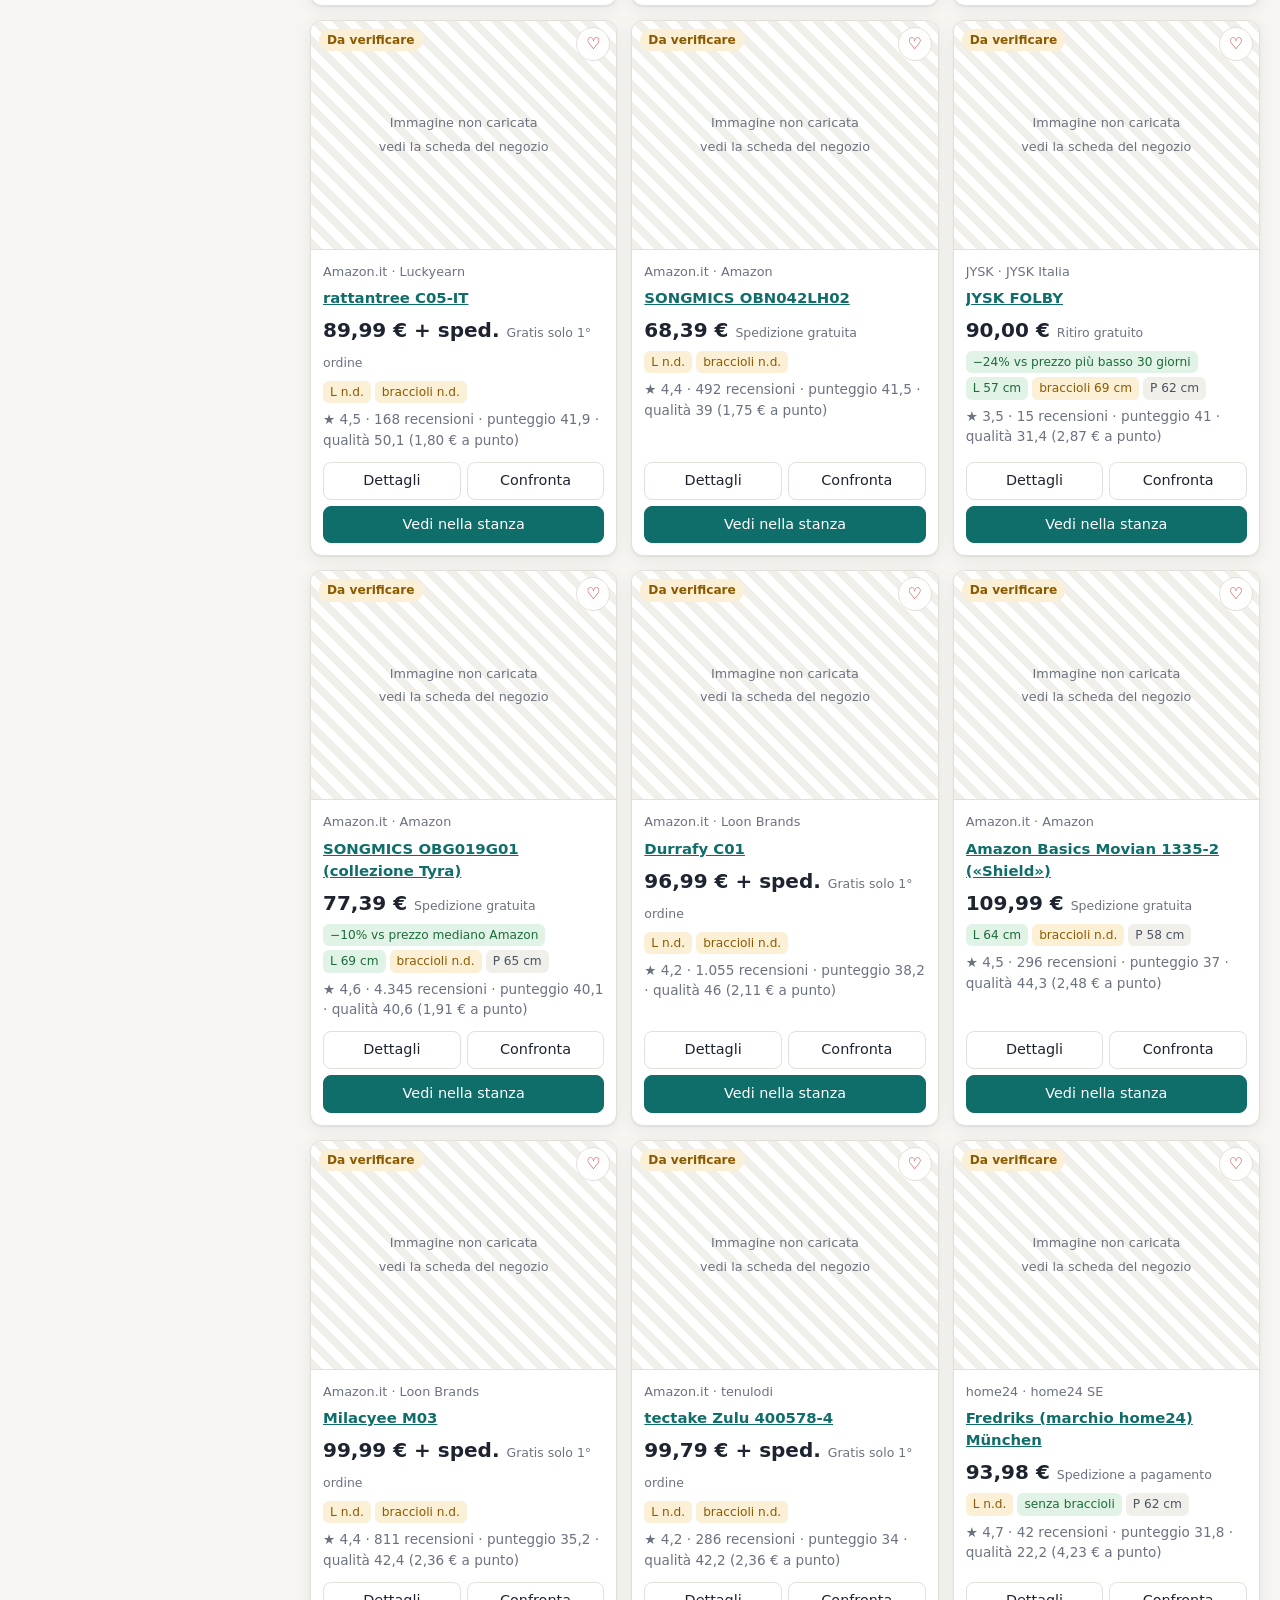
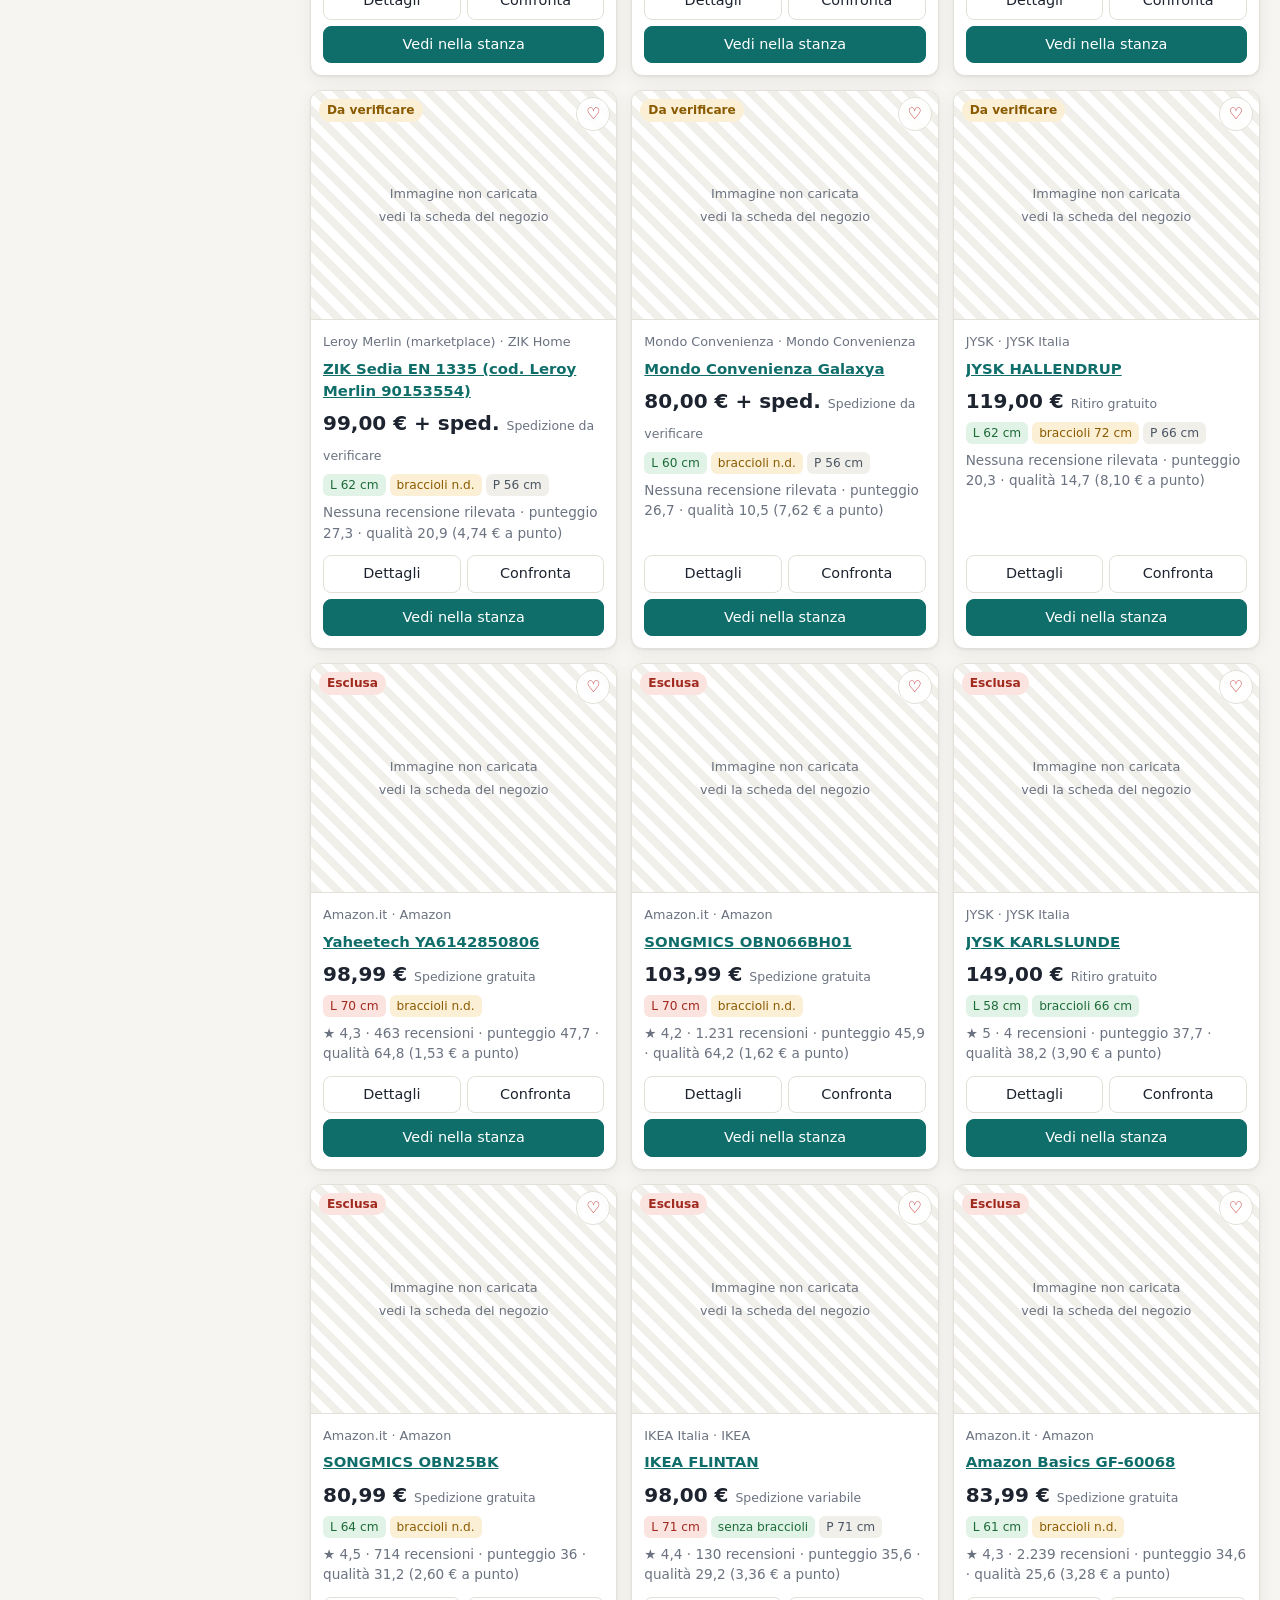
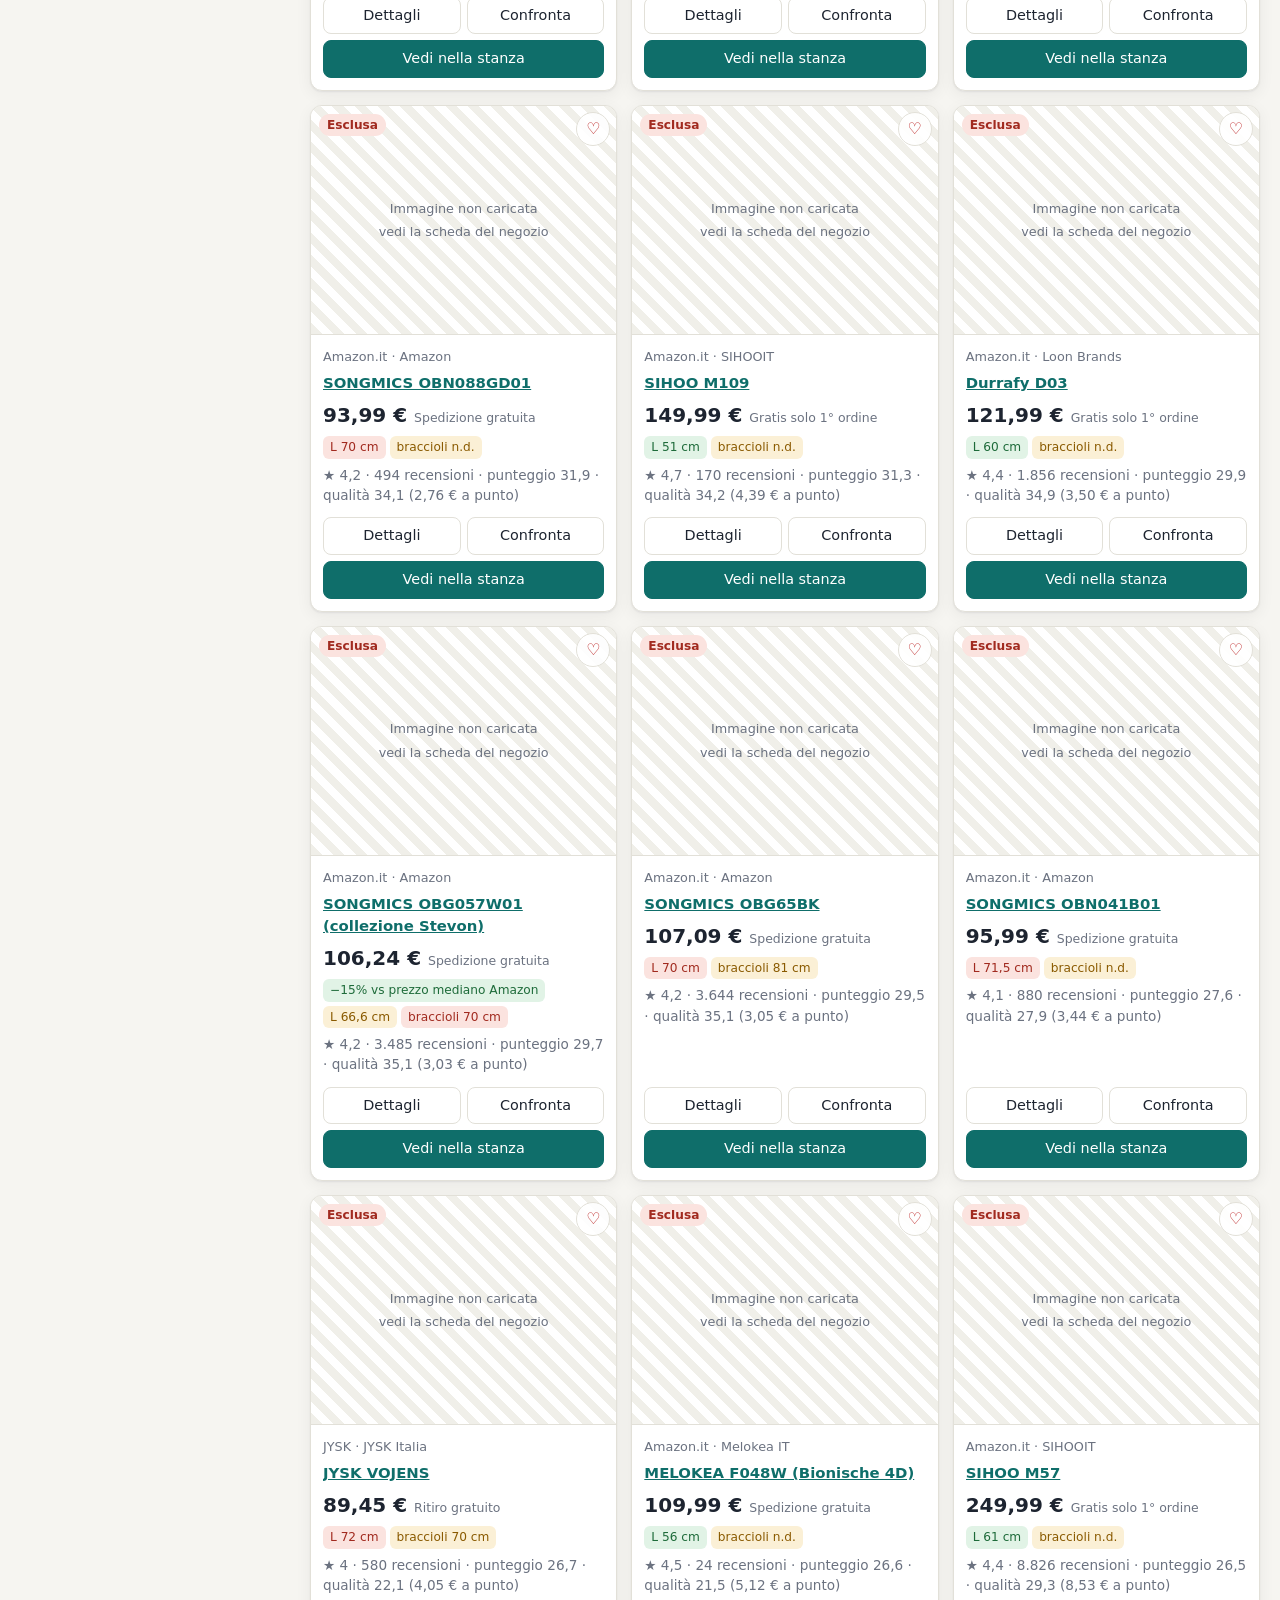
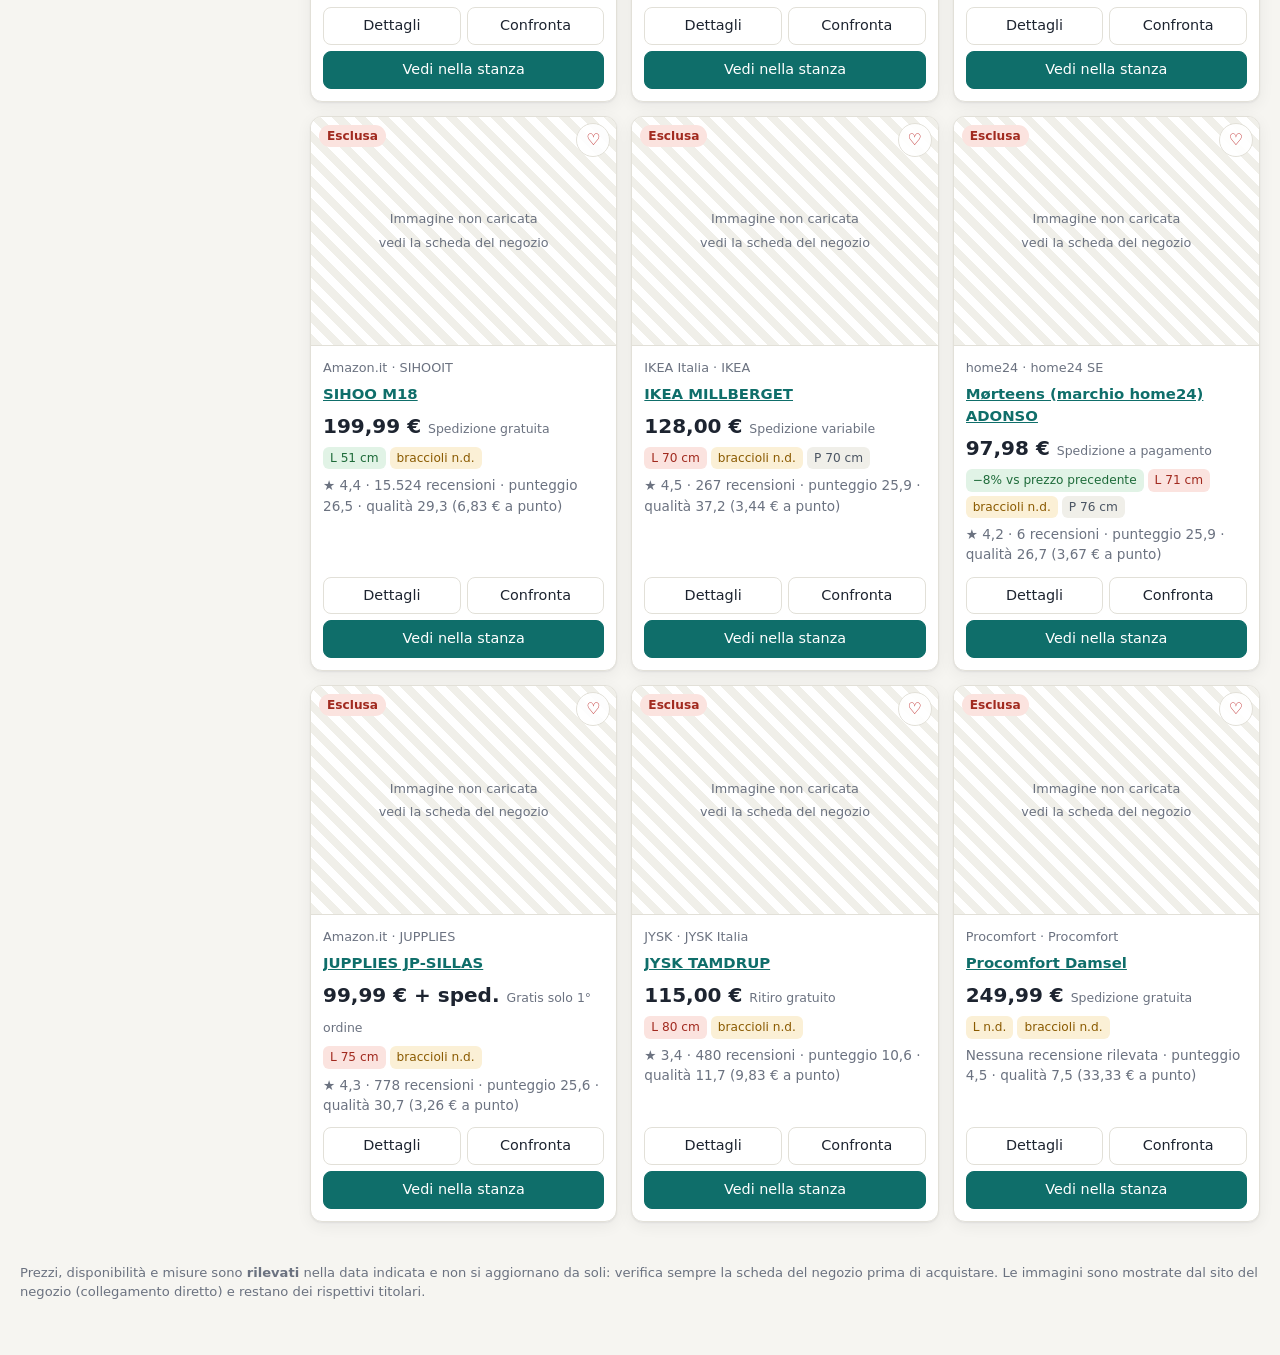
==== commit e8138b43: "Aggiunge l'analisi qualità-prezzo - Indice di qualità 0–100 senza prezzo (regolazioni, recensioni,  " ====
--- a/index.html
+++ b/index.html
@@ -18,6 +18,7 @@
     <nav class="mainnav" aria-label="Sezioni">
       <a href="#/catalogo" data-route="catalogo">Catalogo</a>
       <a href="#/scelte" data-route="scelte">Scelte</a>
+      <a href="#/valore" data-route="valore">Qualità/prezzo</a>
       <a href="#/confronto" data-route="confronto">Confronto <span class="pill" id="cmp-count">0</span></a>
       <a href="#/stanza" data-route="stanza">Stanza 3D</a>
       <a href="#/convenzioni" data-route="convenzioni">Convenzioni</a>
--- a/css/style.css
+++ b/css/style.css
@@ -17,6 +17,8 @@
   --bad-soft: #fbe3df;
   --shadow: 0 1px 2px rgba(20, 24, 32, .06), 0 4px 16px rgba(20, 24, 32, .06);
   --radius: 12px;
+  --q-ok: #008a7e;     /* grafico qualità-prezzo: idonee (palette validata) */
+  --q-check: #c2540a;  /* grafico qualità-prezzo: da verificare */
   color-scheme: light;
 }
 @media (prefers-color-scheme: dark) {
@@ -25,6 +27,7 @@
     --line: #2f3540; --accent: #3fb8b1; --accent-ink: #062523; --accent-soft: #163634;
     --ok: #6fd294; --ok-soft: #173826; --warn: #f0c060; --warn-soft: #3a2f14; --bad: #ff8a7a; --bad-soft: #3d1d19;
     --shadow: 0 1px 2px rgba(0,0,0,.3), 0 4px 16px rgba(0,0,0,.25);
+    --q-ok: #1fa89e; --q-check: #d9722f;
     color-scheme: dark;
   }
 }
@@ -94,6 +97,7 @@
 .price small { font-size: .78rem; font-weight: 500; color: var(--ink-3); }
 .chips { display: flex; flex-wrap: wrap; gap: 4px; }
 .chip { font-size: .76rem; padding: 2px 7px; border-radius: 6px; background: var(--surface-2); color: var(--ink-2); white-space: nowrap; }
+a.chip { text-decoration: none; }
 .chip.ok { background: var(--ok-soft); color: var(--ok); } .chip.warn { background: var(--warn-soft); color: var(--warn); } .chip.bad { background: var(--bad-soft); color: var(--bad); }
 .chair-card .actions { margin-top: auto; padding-top: 6px; display: grid; grid-template-columns: 1fr 1fr; gap: 6px; }
 .placeholder-img { width: 100%; height: 100%; display: flex; flex-direction: column; align-items: center; justify-content: center; gap: 4px; color: var(--ink-3); font-size: .8rem; text-align: center; padding: 10px; background: repeating-linear-gradient(45deg, var(--surface-2), var(--surface-2) 8px, var(--surface) 8px, var(--surface) 16px); }
@@ -125,6 +129,32 @@
 .pick { padding: 14px; display: flex; gap: 12px; }
 .pick img, .pick .placeholder-img { width: 96px; height: 96px; object-fit: contain; background: #fff; border-radius: 8px; flex: none; }
 .pick .kicker { font-size: .78rem; text-transform: uppercase; letter-spacing: .05em; color: var(--accent); font-weight: 700; }
+
+/* Qualità/prezzo */
+.stat-row { display: grid; grid-template-columns: repeat(auto-fit, minmax(220px, 1fr)); gap: 14px; }
+.stat { background: var(--surface); border: 1px solid var(--line); border-radius: var(--radius); padding: 14px 16px; }
+.stat-label { font-size: .8rem; text-transform: uppercase; letter-spacing: .04em; color: var(--ink-3); font-weight: 600; }
+.stat-value { font-size: 1.7rem; font-weight: 700; line-height: 1.2; margin: 2px 0; }
+.stat-value small { font-size: .85rem; font-weight: 500; color: var(--ink-3); }
+.chart-legend { gap: 16px; font-size: .86rem; color: var(--ink-2); margin-bottom: 6px; }
+.chart-legend span { display: inline-flex; align-items: center; gap: 6px; }
+.chart-wrap { position: relative; width: 100%; min-height: 280px; }
+.vchart { display: block; overflow: visible; font: 12px system-ui, -apple-system, "Segoe UI", Roboto, sans-serif; touch-action: manipulation; }
+.vchart .grid { stroke: var(--line); stroke-width: 1; }
+.vchart .budget { stroke: var(--ink-3); stroke-width: 1; }
+.vchart .tick { fill: var(--ink-3); font-variant-numeric: tabular-nums; }
+.vchart .axis-title { fill: var(--ink-2); font-weight: 600; }
+.vchart .plabel { fill: var(--ink); font-weight: 600; paint-order: stroke; stroke: var(--surface); stroke-width: 3px; stroke-linejoin: round; pointer-events: none; }
+.frontier-line { fill: none; stroke: var(--q-ok); stroke-width: 2; stroke-linejoin: round; opacity: .75; }
+.pt-ok { fill: var(--q-ok); stroke: var(--surface); stroke-width: 2; }
+.pt-check { fill: var(--surface); stroke: var(--q-check); stroke-width: 2; }
+.vchart a { cursor: pointer; outline: none; }
+.vchart a.hover circle, .vchart a:focus-visible circle { stroke: var(--ink); stroke-width: 2.5; }
+.tip { position: absolute; z-index: 5; max-width: 260px; padding: 8px 10px; border-radius: 8px; background: var(--surface); border: 1px solid var(--line); box-shadow: var(--shadow); font-size: .82rem; line-height: 1.4; pointer-events: none; }
+table.vtable { border-collapse: collapse; width: 100%; min-width: 560px; }
+table.vtable th, table.vtable td { border-bottom: 1px solid var(--line); padding: 7px 8px; text-align: left; vertical-align: top; font-size: .9rem; }
+table.vtable thead th { color: var(--ink-3); font-weight: 600; font-size: .8rem; text-transform: uppercase; letter-spacing: .03em; }
+table.vtable .num { text-align: right; font-variant-numeric: tabular-nums; white-space: nowrap; }
 
 /* Metodo */
 .weights label { display: grid; grid-template-columns: 1fr 160px 36px; align-items: center; gap: 10px; padding: 4px 0; }
